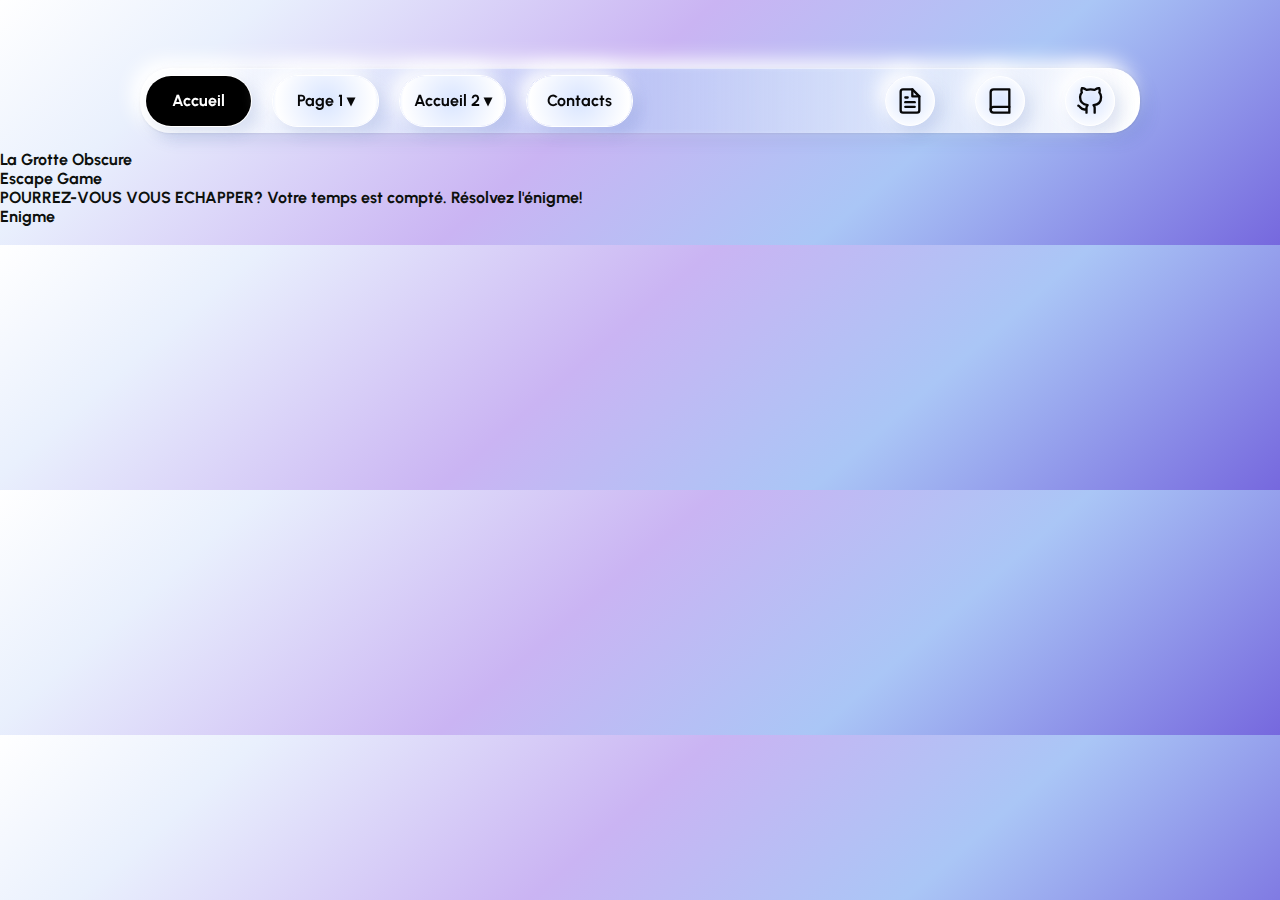
==== index.html @ f84ad7f0 "Nav Bar" ====
<!DOCTYPE html>
<html lang="fr" id="debut">
<head>
    <meta charset="UTF-8">
    <link href="assets/styles/styles.css" rel="stylesheet" type="text/css">
    <!--    <link rel="icon" href="assets/images/">-->
    <meta name="viewport" content="width=device-width, initial-scale=1">
    <title>Title</title>
</head>
<body>
<header>
    <div id="navigation-bar">
        <div class="navigation">
            <nav>
                <div><a class="selected" href="#title">Accueil</a></div>
                <div class="dropdown">
                    <a class="dropbtn" href="#">Page 1 ▾</a>
                    <div class="dropdown-content">
                        <div><a href="#">Sub-Page</a></div>
                        <div><a href="#">Sub-Page</a></div>
                        <div><a href="#">Sub-Page</a></div>
                    </div>
                </div>
                <div class="dropdown">
                    <a class="dropbtn" href="#">Accueil 2 ▾</a>
                    <div class="dropdown-content">
                        <div><a href="#">Sub-Page</a></div>
                        <div><a href="#">Sub-Page</a></div>
                        <div><a href="#">Sub-Page</a></div>
                    </div>
                </div>
                <div><a href="#">Contacts</a></div>
            </nav>
        </div>
        <div class="logo-bar media">
            <div><a class="" href=""><img class="logo" src="assets/images/file-text.svg" alt="logo"></a></div>
            <div><a class="" href=""><img class="logo" src="assets/images/book.svg" alt="logo"></a></div>
            <div><a class="" href=""><img class="logo" src="assets/images/github.svg" alt="logo"></a></div>
        </div>

        <div class="pageTitle"><a href="#">Accueil</a></div>
        <div class="hamburger-menu">
            <input id="menu__toggle" type="checkbox">
            <label class="menu__btn" for="menu__toggle">
                <span></span>
            </label>
            <ul class="menu__box">
                <li><a class="menu__item selectedH" href="#title">Accueil</a></li>
                <li><a class="menu__item" href="#header">Page 1</a></li>
                <li><a class="menu__item" href="#boxes-i">Page 2</a></li>
                <li><a class="menu__item" href="#boxes-t">Contacts</a></li>
            </ul>
        </div>
    </div>
</header>
<main>
    <section id="title" class="title">
        <article class="container">
            <div class="title-section">
                <div class="title-text-section">
                    <h1>La Grotte Obscure</h1>
                    <h2>Escape Game</h2>
                </div>
                <div class="title-button-section">
                    <p>POURREZ-VOUS VOUS ECHAPPER?
                        Votre temps est compté. Résolvez l'énigme!</p>
                    <a class="button-arrow" href="/assets/images/cat.png" download><span>Enigme</span> <img
                            class="arrow" src="assets/images/arrow-right.svg" alt=""></a>
                </div>
            </div>
            <div class="image-title-section">
                <img src="assets/images/Title-banner.png" alt="">
            </div>
        </article>
    </section>
</main>
</body>
</html>
---- assets/styles/styles.css ----
/*TODO !------------------STYLESHEET------------------!*/

@font-face {
    font-family: Urbanist;
    src: url('../fonts/Urbanist.ttf');
}

* {
    /*background-color: rgba(90, 140, 199, 0.15) !important;*/
    box-sizing: border-box;
    padding: 0;
    margin: 0;
    text-decoration: none;
    color: #0D100C;
    font-size: 1rem;
    font-family: "Urbanist", serif;
    font-weight: 700;
}

html {
    scroll-behavior: smooth;
    background: rgb(255, 255, 255);
    background: linear-gradient(139deg, rgba(255, 255, 255, 1) 0%, rgba(233, 240, 253, 1) 17%, rgba(202, 180, 243, 1) 46%, rgba(170, 198, 246, 1) 70%, rgba(118, 104, 222, 1) 100%);
    /*cursor: url('../images/cursor2.png'), auto;*/
}

/*TODO !------------------HEADER------------------!*/

header {
    position: relative;
    display: flex;
    flex-direction: row;
    justify-content: center;
    align-items: center;
    width: 100%;
    height: 100px;
    top: 0;
    left: 0;
    font-size: 1rem;
    line-height: 1;
    text-align: center;
    margin: 50px 0 0 0;
    flex: 0 0 auto;
    z-index: 1;
}

/*TODO !------------------NAVIGATION BAR------------------!*/

#navigation-bar {
    position: relative;
    z-index: 1;
    display: flex;
    justify-content: space-between;
    align-items: center;
    flex-direction: row;
    width: 100%;
    height: 65px;
    max-width: 1000px;
    padding: 0 5px;
    border-bottom-width: 0;
    border-color: rgba(255, 255, 255, 0.5);
    border-left-width: 0;
    border-right-width: 0;
    border-style: solid;
    border-top-width: 1px;
    backdrop-filter: blur(100px);
    border-radius: 30px;
    flex: 0 0 auto;
    will-change: transform;
    box-shadow: 7px 7px 15px rgba(55, 84, 170, .15),
    -7px -7px 20px rgba(255, 255, 255, 1),
    inset 0px 0px 4px rgba(255, 255, 255, .2),
    inset 7px 7px 15px rgba(55, 84, 170, 0),
    inset -7px -7px 20px rgba(255, 255, 255, 0),
    0px 0px 4px rgba(255, 255, 255, 0), 0 0 3px rgba(0, 0, 0, 0.2) !important;
    transition: box-shadow .25s ease !important;
    background: linear-gradient(90deg, rgba(255, 255, 255, 1) 0%, rgba(170, 198, 246, 0.5) 46%, rgba(255, 255, 255, 1) 100%);

}

.logo-bar {
    display: flex;
    justify-content: space-between;
    align-items: center;
    flex-direction: row;
    flex: 0 0 auto;
    gap: 40px;
    padding: 0 20px;
    height: 100%;

}

.logo-bar > div:hover .logo {
    filter: invert(0);
}

.logo-bar > div:hover {
    background-color: #ffffff;
    box-shadow: 3px 4px 6px 1px rgba(7, 15, 25, 0.15),
    -2px -2px 4px 2px rgba(255, 255, 255, 1) !important;
}

.logo-bar > div {
    display: flex;
    justify-content: space-between;
    align-items: center;
    flex-direction: row;
    height: 50px;
    width: 50px;
    border-radius: 50%;
    box-shadow: 7px 7px 15px rgba(55, 84, 170, .15),
    -7px -7px 20px rgba(255, 255, 255, 1),
    inset 0px 0px 4px rgba(255, 255, 255, .2),
    inset 7px 7px 15px rgba(55, 84, 170, 0),
    inset -7px -7px 20px rgba(255, 255, 255, 0),
    0px 0px 4px rgba(255, 255, 255, 0) !important;
    transition: box-shadow .25s ease !important;
    background: rgb(255, 255, 255);
    background: radial-gradient(circle, rgb(223, 233, 255) 13%, rgba(255, 255, 255, 1) 85%, rgb(223, 233, 255) 100%);
    border: 1px solid rgba(255, 255, 255, 1);

}

.logo-bar > div > a {
    display: flex;
    justify-content: center;
    align-items: center;
    flex-direction: row;
    height: 100%;
    width: 100%;
}

.logo-bar > div > a > img {
    object-position: center;
}

.navigation {
    display: flex;
    justify-content: center;
    align-items: center;
    flex-direction: row;
    height: 100%;
    width: auto;
    padding: 0;
    margin: 0;
    flex: 0 0 auto;
}

nav {
    display: flex;
    flex-direction: row;
    justify-content: left;
    align-items: center;
    height: 100%;
    width: 494px;
    gap: 20px;
    position: relative;
    z-index: 1;
}

nav > div {
    display: flex;
    justify-content: space-around;
    align-items: center;
    flex-direction: column;
    padding: 0 0;
    margin: 0 0;
    flex: 0 0 auto;
    border-radius: 30px;
    box-shadow: 7px 7px 15px rgba(55, 84, 170, .15),
    -7px -7px 20px rgba(255, 255, 255, 1),
    inset 0px 0px 4px rgba(255, 255, 255, .2),
    inset 7px 7px 15px rgba(55, 84, 170, 0),
    inset -7px -7px 20px rgba(255, 255, 255, 0),
    0 0 4px rgba(255, 255, 255, 0) !important;
    transition: box-shadow .25s ease !important;
    border: 1px solid rgba(255, 255, 255, 1);
}

nav > div:hover {
    box-shadow: 3px 4px 6px 1px rgba(7, 15, 25, 0.15),
    -2px -2px 4px 2px rgba(255, 255, 255, 1),
    inset -14px -14px 20px -10px rgba(0, 0, 0, 0.1),
    inset 14px 14px 20px -10px rgba(255, 255, 255, 0.5) !important;
}

nav > div > a {
    display: flex;
    justify-content: space-around;
    align-items: center;
    flex-direction: column;
    width: 105px;
    height: 50px;
    padding: 0;
    margin: 0;
    flex: 0 0 auto;
    background: rgb(55, 84, 170);
    background: radial-gradient(circle, rgb(223, 233, 255) 13%, rgba(255, 255, 255, 1) 85%, rgb(223, 233, 255) 100%);
    border-radius: 30px;
    color: #070708;
    transition: background-color, background, 0.25s ease-out 100ms;
}

nav > div > a:hover {
    text-decoration: underline #070708;
    background: radial-gradient(circle, rgb(255, 255, 255) 13%, rgb(255, 255, 255) 100%);
}

.selected {
    color: #ffffff !important;
    background: rgb(0, 0, 0);
}

.selected:hover {
    text-decoration: underline rgb(255, 255, 255) !important;
    background: #070708;
    box-shadow: 3px 4px 6px 1px rgba(7, 15, 25, 0.15),
    -2px -2px 4px 2px rgba(255, 255, 255, 1),
    inset -14px -14px 20px -10px rgba(0, 0, 0, 0.1),
    inset 14px 14px 20px -10px rgba(255, 255, 255, 0.5) !important;
}

.dropdown {
    position: relative;
    display: flex;
    flex-direction: column;
}

.dropdown-content {
    overflow: visible;
    margin: 210px 0 100px 0;
    opacity: 0;
    display: flex;
    flex-direction: column;
    justify-content: center;
    align-items: center;

    position: absolute;
    min-width: 105px;
    pointer-events: none;
    transition: margin, opacity, .5s .1s, opacity .15s .1s;
    z-index: -1;
}

.dropdown-content a {
    background: rgb(55, 84, 170);
    background: radial-gradient(circle, rgb(223, 233, 255) 13%, rgba(255, 255, 255, 1) 85%, rgb(223, 233, 255) 100%);
    margin-top: 15px;
    padding: 12px 10px;
    display: flex;
    border-radius: 30px;
    box-shadow: 7px 7px 10px rgba(55, 84, 170, .15),
    -5px -5px 10px rgba(255, 255, 255, 1),
    inset 0 0 4px rgba(255, 255, 255, .2),
    inset 7px 7px 5px rgba(55, 84, 170, 0),
    inset -3px -3px 10px rgba(255, 255, 255, 0),
    0 0 4px rgba(255, 255, 255, 0) !important;
    transition: box-shadow .25s ease !important;
    border: 1px solid rgba(255, 255, 255, 1);
}

.dropdown-content a:hover {
    background: rgb(255, 255, 255);
    text-decoration: underline #070708;
    box-shadow: 3px 4px 6px 1px rgba(7, 15, 25, 0.15),
    -2px -2px 4px 2px rgba(255, 255, 255, 1) !important;
}

.dropdown:hover .dropdown-content {
    display: flex;
    pointer-events: auto;
    margin: 220px 0 0 0;
    opacity: 1;
}

.dropdown:hover .dropbtn {
    background: rgb(255, 255, 255);
    text-decoration: underline #070708;

}

/*TODO !------------------BURGER MENU------------------!*/

#menu__toggle {
    opacity: 0;
}

#menu__toggle:checked + .menu__btn > span {
    transform: rotate(45deg);
}

#menu__toggle:checked + .menu__btn > span::before {
    top: 0;
    transform: rotate(0deg);
}

#menu__toggle:checked + .menu__btn > span::after {
    top: 0;
    transform: rotate(90deg);
}

#menu__toggle:checked ~ .menu__box {
    top: -100% !important;
    opacity: 1;
}

#menu__toggle:checked ~ .menu__box > .menu__item {
    opacity: 1;
    transform: translateX(0);
    transition: opacity .5s ease, transform .5s ease;
}

.menu__btn {
    position: fixed;
    top: 30px;
    right: 30px;
    width: 30px;
    height: 30px;
    z-index: 1;
}

.menu__btn > span, .menu__btn > span::before, .menu__btn > span::after {
    display: flex;
    flex-direction: column;
    position: absolute;
    width: 100%;
    height: 4px;
    background: rgb(200, 196, 237);
    box-shadow: 7px 7px 10px rgba(55, 84, 170, .15),
    -5px -5px 10px rgba(255, 255, 255, 1),
    inset 0 0 4px rgba(255, 255, 255, .2),
    inset 7px 7px 5px rgba(55, 84, 170, 0),
    inset -3px -3px 10px rgba(255, 255, 255, 0),
    0 0 4px rgba(255, 255, 255, 0) !important;
    transition-duration: .25s;
    border-radius: 5px;
}

.menu__btn > span::before {
    content: '';
    top: -8px;
}

.menu__btn > span::after {
    content: '';
    top: 8px;
}

.menu__box {
    display: flex;
    flex-direction: column;
    position: fixed;
    /*top: 0;*/
    top: -600%;
    right: 0;
    width: 100%;
    height: auto;
    margin: 60px 0;
    padding: 80px 0;
    list-style: none;
    opacity: 0;
    transition-duration: .25s;
    background: rgb(255, 255, 255);
    box-shadow: 7px 7px 10px rgba(55, 84, 170, .15),
    -5px -5px 10px rgba(255, 255, 255, 1),
    inset 0 0 4px rgba(255, 255, 255, .2),
    inset 7px 7px 5px rgba(55, 84, 170, 0),
    inset -3px -3px 10px rgba(255, 255, 255, 0),
    0 0 4px rgba(255, 255, 255, 0) !important;
    transition: top .5s ease, opacity .5s ease;
    border-radius: 0 0 30px 30px;
    border: 2px solid #f8fbff;

}

.menu__item {
    display: flex;
    flex-direction: column;
    padding: 12px 24px;
    transition-duration: .25s;
}

.pageTitle {
    display: flex;
    flex-direction: column;
    justify-content: center;
    align-items: center;

    margin: 0 0 0 30px;
}

.pageTitle a {
    font-size: 1.5rem;
    font-weight: 700;
    color: #070708;
    text-shadow: 0 0 5px rgb(255, 255, 255);
    margin: 0 0 0 0;
}

.selectedH {
    text-decoration: underline #070708;
}

/*TODO !------------------MEDIA QUERIES------------------!*/

@media (max-width: 768px) {
    header {
        margin: 0;
        height: 65px;
        /*backdrop-filter: blur(0);*/
    }

    .pageTitle {
        display: flex;
    }

    #navigation-bar {
        margin: 0;
        padding: 0;
        height: 65px;
        border-radius: 0;
    }

    .navigation, .logo-bar.media {
        display: none;
    }

    .hamburger-menu {
        display: flex;
        flex-direction: column;
    }
}

@media screen and (min-width: 768px) {
    .hamburger-menu {
        display: none;
    }

    .pageTitle {
        display: none;
    }
}
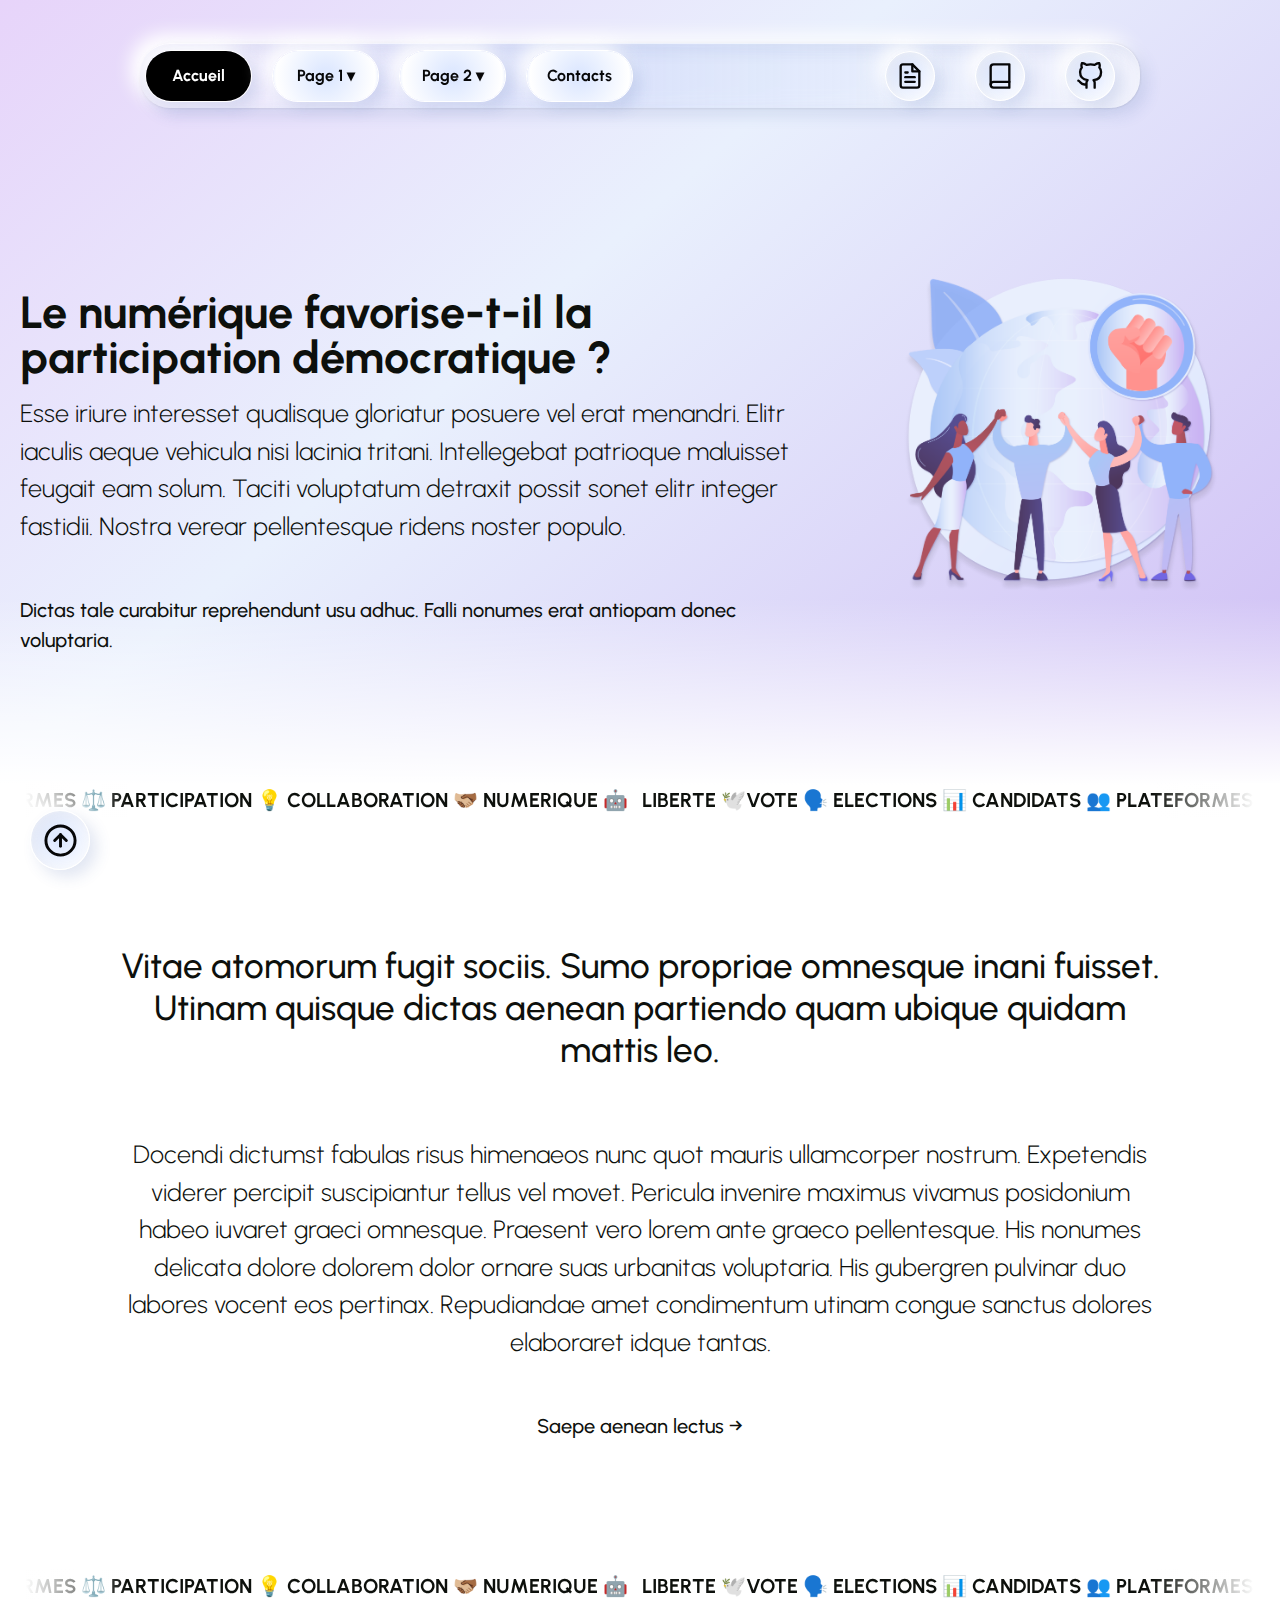
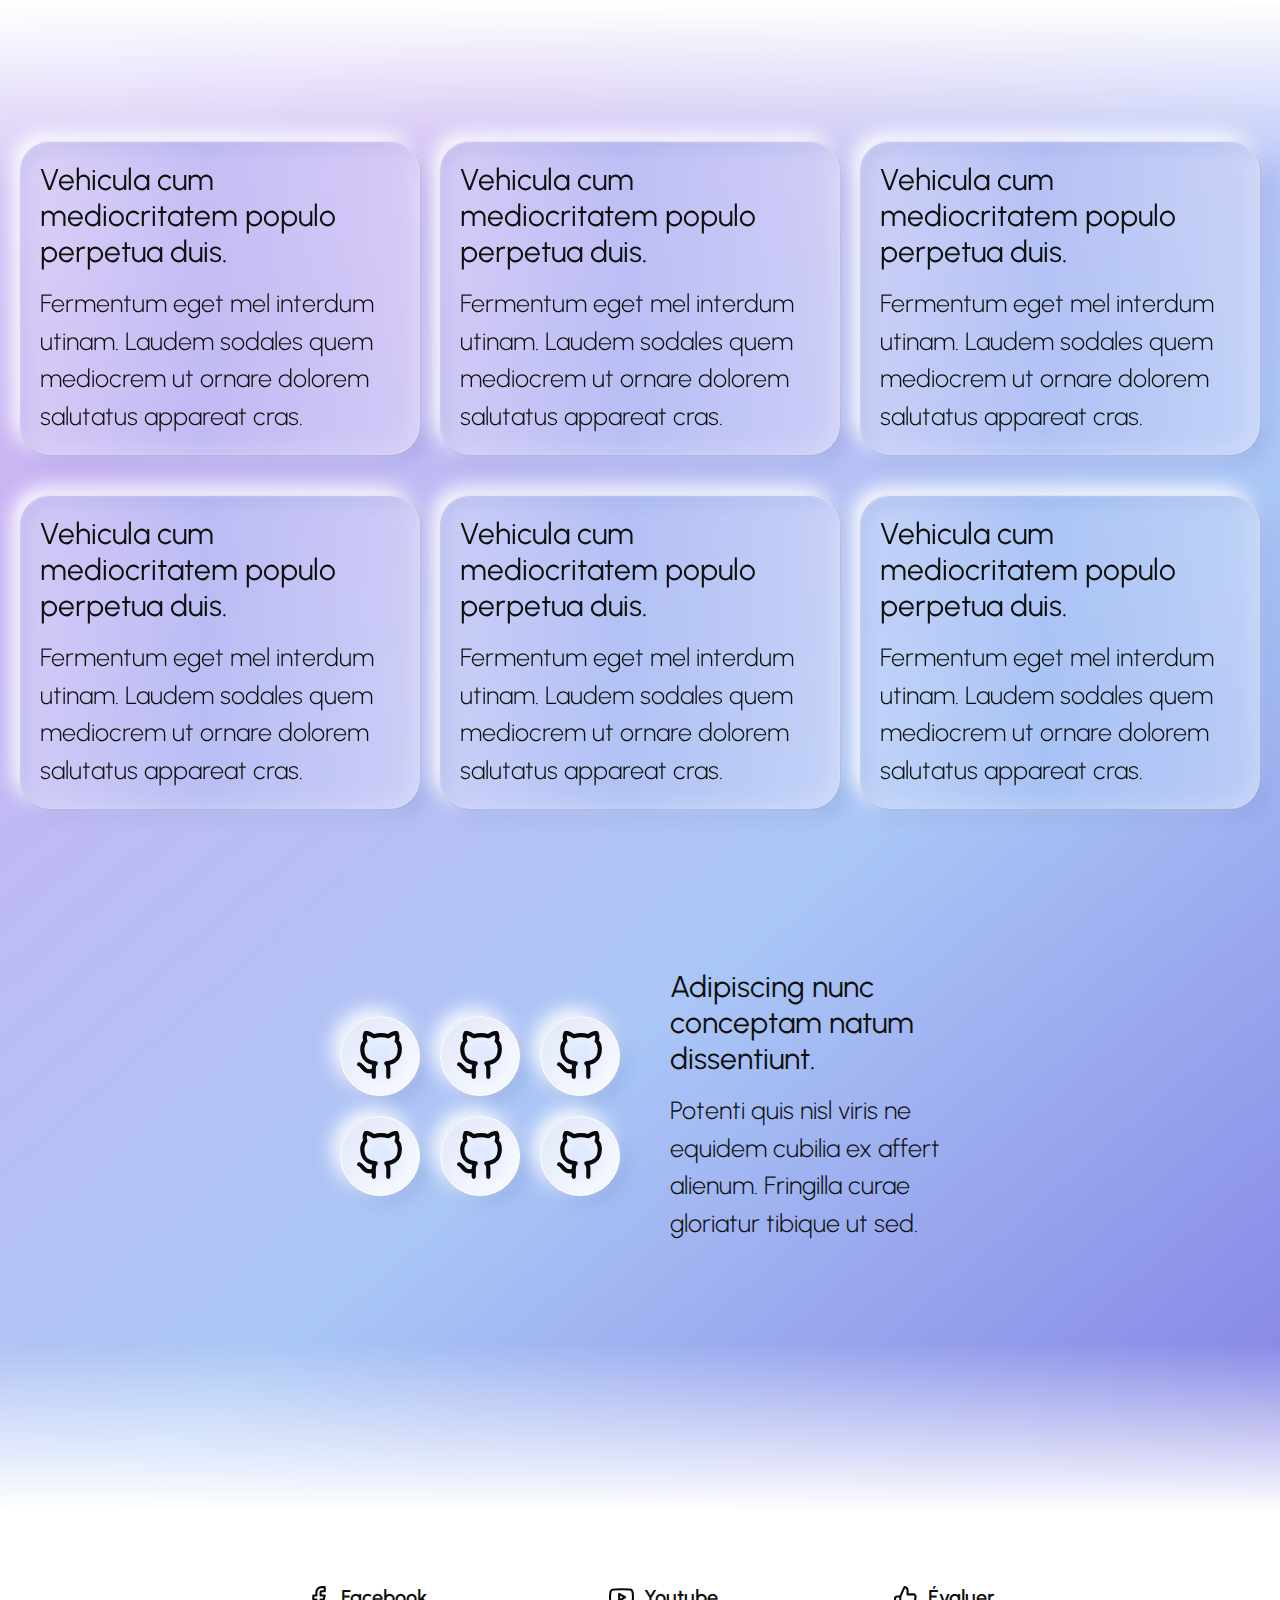
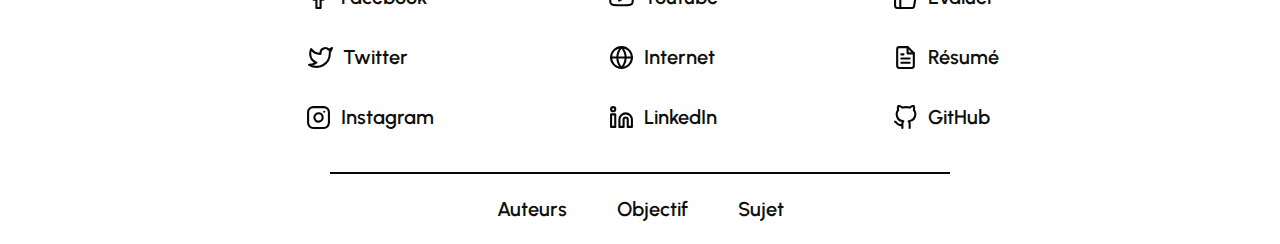
==== commit 263cba4e: "Template to use" ====
--- a/index.html
+++ b/index.html
@@ -2,19 +2,20 @@
 <html lang="fr" id="debut">
 <head>
     <meta charset="UTF-8">
-    <link href="assets/styles/styles.css" rel="stylesheet" type="text/css">
-    <!--    <link rel="icon" href="assets/images/">-->
+    <link href=/assets/styles/styles.css rel="stylesheet" type="text/css">
+    <link href="/assets/styles/index.css" rel="stylesheet" type="text/css">
+        <link rel="icon" href="/assets/images/book.svg">
     <meta name="viewport" content="width=device-width, initial-scale=1">
-    <title>Title</title>
+    <title>Accueil</title>
 </head>
 <body>
 <header>
     <div id="navigation-bar">
         <div class="navigation">
             <nav>
-                <div><a class="selected" href="#title">Accueil</a></div>
+                <div><a class="selected" href="index.html">Accueil</a></div>
                 <div class="dropdown">
-                    <a class="dropbtn" href="#">Page 1 ▾</a>
+                    <a class="dropbtn" href="page-1.html">Page 1 ▾</a>
                     <div class="dropdown-content">
                         <div><a href="#">Sub-Page</a></div>
                         <div><a href="#">Sub-Page</a></div>
@@ -22,57 +23,192 @@
                     </div>
                 </div>
                 <div class="dropdown">
-                    <a class="dropbtn" href="#">Accueil 2 ▾</a>
+                    <a class="dropbtn" href="page-2.html">Page 2 ▾</a>
                     <div class="dropdown-content">
                         <div><a href="#">Sub-Page</a></div>
                         <div><a href="#">Sub-Page</a></div>
                         <div><a href="#">Sub-Page</a></div>
                     </div>
                 </div>
-                <div><a href="#">Contacts</a></div>
+                <div><a href="contacts.html">Contacts</a></div>
             </nav>
         </div>
         <div class="logo-bar media">
-            <div><a class="" href=""><img class="logo" src="assets/images/file-text.svg" alt="logo"></a></div>
-            <div><a class="" href=""><img class="logo" src="assets/images/book.svg" alt="logo"></a></div>
-            <div><a class="" href=""><img class="logo" src="assets/images/github.svg" alt="logo"></a></div>
-        </div>
-
-        <div class="pageTitle"><a href="#">Accueil</a></div>
+            <div><a href="https://docs.google.com/document/d/1MMN_pLDL4u71cL7e0s4zrEpnY0S7zIq-OVhGMHRMP2M/edit?usp=sharing"><img class="logo" src="/assets/images/file-text.svg" alt="logo"></a></div>
+            <div><a href="https://www.larousse.fr/dictionnaires/francais/d%C3%A9mocratie/23429"><img class="logo" src="/assets/images/book.svg" alt="logo"></a></div>
+            <div><a href="https://github.com/Daniil-Hirchyts/SAE-1.6"><img class="logo" src="/assets/images/github.svg" alt="logo"></a></div>
+        </div>
+
+        <div class="pageTitle"><a href="index.html">Accueil</a></div>
         <div class="hamburger-menu">
             <input id="menu__toggle" type="checkbox">
             <label class="menu__btn" for="menu__toggle">
                 <span></span>
             </label>
             <ul class="menu__box">
-                <li><a class="menu__item selectedH" href="#title">Accueil</a></li>
-                <li><a class="menu__item" href="#header">Page 1</a></li>
-                <li><a class="menu__item" href="#boxes-i">Page 2</a></li>
-                <li><a class="menu__item" href="#boxes-t">Contacts</a></li>
+                <li><a class="menu__item selectedH" href="index.html">Accueil</a></li>
+                <li><a class="menu__item" href="page-1.html">Page 1</a></li>
+                <li><a class="menu__item" href="page-2.html">Page 2</a></li>
+                <li><a class="menu__item" href="contacts.html">Contacts</a></li>
             </ul>
         </div>
     </div>
 </header>
 <main>
-    <section id="title" class="title">
-        <article class="container">
-            <div class="title-section">
-                <div class="title-text-section">
-                    <h1>La Grotte Obscure</h1>
-                    <h2>Escape Game</h2>
-                </div>
-                <div class="title-button-section">
-                    <p>POURREZ-VOUS VOUS ECHAPPER?
-                        Votre temps est compté. Résolvez l'énigme!</p>
-                    <a class="button-arrow" href="/assets/images/cat.png" download><span>Enigme</span> <img
-                            class="arrow" src="assets/images/arrow-right.svg" alt=""></a>
-                </div>
-            </div>
-            <div class="image-title-section">
-                <img src="assets/images/Title-banner.png" alt="">
+    <section id="header" class="header">
+        <article class="container">
+            <div class="text-section">
+                <h1>Le numérique favorise-t-il la participation démocratique ?</h1>
+                <p>Esse iriure interesset qualisque gloriatur posuere vel erat menandri. Elitr iaculis aeque vehicula nisi lacinia tritani. Intellegebat patrioque maluisset feugait eam solum. Taciti voluptatum detraxit possit sonet elitr integer fastidii. Nostra verear pellentesque ridens noster populo.</p>
+                <p class="p2">Dictas tale curabitur reprehendunt usu adhuc. Falli nonumes erat antiopam donec voluptaria.</p>
+
+            </div>
+            <div class="image-section">
+                <img src="assets/images/Dem-tit.png" alt="">
+            </div>
+        </article>
+    </section>
+    <section class="running">
+<!--        <span class="sep"></span>-->
+        <div class="grad"></div>
+
+
+        <div class="container-line">
+
+            <div class="scrolling">
+                LIBERTE 🕊️VOTE 🗣️ ELECTIONS 📊 CANDIDATS 👥 PLATEFORMES ⚖️ PARTICIPATION 💡 COLLABORATION 🫱🏼‍🫲🏾 NUMERIQUE 🤖
+            </div>
+            <div class="scrolling">
+                LIBERTE 🕊️VOTE 🗣️ ELECTIONS 📊 CANDIDATS 👥 PLATEFORMES ⚖️ PARTICIPATION 💡 COLLABORATION 🫱🏼‍🫲🏾 NUMERIQUE 🤖
+            </div>
+            <div class="scrolling">
+                LIBERTE 🕊️VOTE 🗣️ ELECTIONS 📊 CANDIDATS 👥 PLATEFORMES ⚖️ PARTICIPATION 💡 COLLABORATION 🫱🏼‍🫲🏾 NUMERIQUE 🤖
+            </div>
+            <div class="scrolling">
+                LIBERTE 🕊️VOTE 🗣️ ELECTIONS 📊 CANDIDATS 👥 PLATEFORMES ⚖️ PARTICIPATION 💡 COLLABORATION 🫱🏼‍🫲🏾 NUMERIQUE 🤖
+            </div>
+            <!-- … -->
+        </div>
+<!--        <span class="sep"></span>-->
+    </section>
+    <section id="boxes-t" class="boxes">
+        <article class="container">
+            <div class="text-section">
+                <h2>Vitae atomorum fugit sociis. Sumo propriae omnesque inani fuisset. Utinam quisque dictas aenean partiendo quam ubique quidam mattis leo.</h2>
+                <p>Docendi dictumst fabulas risus himenaeos nunc quot mauris ullamcorper nostrum. Expetendis viderer percipit suscipiantur tellus vel movet. Pericula invenire maximus vivamus posidonium habeo iuvaret graeci omnesque. Praesent vero lorem ante graeco pellentesque. His nonumes delicata dolore dolorem dolor ornare suas urbanitas voluptaria. His gubergren pulvinar duo labores vocent eos pertinax. Repudiandae amet condimentum utinam congue sanctus dolores elaboraret idque tantas.</p>
+                <p class="link">Saepe aenean lectus →</p>
+            </div>
+        </article>
+    </section>
+    <section class="running">
+        <!--        <span class="sep"></span>-->
+        <div class="grad"></div>
+
+        <div class="container-line">
+
+            <div class="scrolling-i">
+                        LIBERTE 🕊️VOTE 🗣️ ELECTIONS 📊 CANDIDATS 👥 PLATEFORMES ⚖️ PARTICIPATION 💡 COLLABORATION 🫱🏼‍🫲🏾 NUMERIQUE 🤖
+                    </div>
+                    <div class="scrolling-i">
+                        LIBERTE 🕊️VOTE 🗣️ ELECTIONS 📊 CANDIDATS 👥 PLATEFORMES ⚖️ PARTICIPATION 💡 COLLABORATION 🫱🏼‍🫲🏾 NUMERIQUE 🤖
+                    </div>
+                    <div class="scrolling-i">
+                        LIBERTE 🕊️VOTE 🗣️ ELECTIONS 📊 CANDIDATS 👥 PLATEFORMES ⚖️ PARTICIPATION 💡 COLLABORATION 🫱🏼‍🫲🏾 NUMERIQUE 🤖
+                    </div>
+                    <div class="scrolling-i">
+                        LIBERTE 🕊️VOTE 🗣️ ELECTIONS 📊 CANDIDATS 👥 PLATEFORMES ⚖️ PARTICIPATION 💡 COLLABORATION 🫱🏼‍🫲🏾 NUMERIQUE 🤖
+                    </div>
+
+                    <!-- … -->
+                </div>
+        <!--        <span class="sep"></span>-->
+    </section>
+    <section id="boxes-t2" class="boxes">
+        <article class="container">
+            <div class="boxes-section">
+                <div class="box">
+                    <h3>Vehicula cum mediocritatem populo perpetua duis.</h3>
+                    <p>Fermentum eget mel interdum utinam. Laudem sodales quem mediocrem ut ornare dolorem salutatus appareat cras.</p>
+                </div>
+                <div class="box">
+                    <h3>Vehicula cum mediocritatem populo perpetua duis.</h3>
+                    <p>Fermentum eget mel interdum utinam. Laudem sodales quem mediocrem ut ornare dolorem salutatus appareat cras.</p>
+                </div>
+                <div class="box">
+                    <h3>Vehicula cum mediocritatem populo perpetua duis.</h3>
+                    <p>Fermentum eget mel interdum utinam. Laudem sodales quem mediocrem ut ornare dolorem salutatus appareat cras.</p>
+                </div>
+            </div>
+            <div class="boxes-section">
+                <div class="box">
+                    <h3>Vehicula cum mediocritatem populo perpetua duis.</h3>
+                    <p>Fermentum eget mel interdum utinam. Laudem sodales quem mediocrem ut ornare dolorem salutatus appareat cras.</p>
+                </div>
+                <div class="box">
+                    <h3>Vehicula cum mediocritatem populo perpetua duis.</h3>
+                    <p>Fermentum eget mel interdum utinam. Laudem sodales quem mediocrem ut ornare dolorem salutatus appareat cras.</p>
+                </div>
+                <div class="box">
+                    <h3>Vehicula cum mediocritatem populo perpetua duis.</h3>
+                    <p>Fermentum eget mel interdum utinam. Laudem sodales quem mediocrem ut ornare dolorem salutatus appareat cras.</p>
+                </div>
+            </div>
+        </article>
+    </section>
+    <section class="res">
+        <article class="container">
+            <div class="logos">
+                <div class="g">
+                    <div><img src="/assets/images/github.svg" alt="1"></div>
+                    <div><img src="/assets/images/github.svg" alt="1"></div>
+                    <div><img src="/assets/images/github.svg" alt="1"></div>
+                </div>
+                <div class="d">
+                    <div><img src="/assets/images/github.svg" alt="1"></div>
+                    <div><img src="/assets/images/github.svg" alt="1"></div>
+                    <div><img src="/assets/images/github.svg" alt="1"></div>
+                </div>
+
+            </div>
+            <div class="text">
+                <h3>Adipiscing nunc conceptam natum dissentiunt.</h3>
+                <p>Potenti quis nisl viris ne equidem cubilia ex affert alienum. Fringilla curae gloriatur tibique ut sed.</p>
             </div>
         </article>
     </section>
 </main>
+<footer>
+    <section id="footer" class="footer">
+        <div class="container">
+            <a id="back-to-top" href="#debut"> <img src="/assets/images/arrow.svg" alt="logo"> </a>
+            <div class="top-footer-section">
+                <div class="link-section">
+                    <div class="link-box">
+                        <a href="#debut"><img src="/assets/images/facebook.svg" alt="logo">Facebook</a>
+                        <a href="#debut"><img src="/assets/images/twitter.svg" alt="logo">Twitter</a>
+                        <a href="#debut"><img src="/assets/images/instagram.svg" alt="logo">Instagram</a>
+                    </div>
+                    <div class="link-box">
+                        <a href="#debut"><img src="/assets/images/youtube.svg" alt="logo">Youtube</a>
+                        <a href="#debut"><img src="/assets/images/globe.svg" alt="logo">Internet</a>
+                        <a href="#debut"><img src="/assets/images/linkedin.svg" alt="logo">LinkedIn</a>
+                    </div>
+                    <div class="link-box">
+                        <a href="#debut"><img src="/assets/images/thumbs-up.svg" alt="logo">Évaluer</a>
+                        <a href="https://docs.google.com/document/d/1MMN_pLDL4u71cL7e0s4zrEpnY0S7zIq-OVhGMHRMP2M/edit?usp=sharing"><img src="/assets/images/file-text.svg" alt="logo">Résumé</a>
+                        <a href="https://github.com/Daniil-Hirchyts/SAE-1.6"><img src="/assets/images/github.svg" alt="logo">GitHub</a>
+                    </div>
+                </div>
+            </div>
+            <div class="bottom-footer-section">
+                <div class="link-section">
+                    <a href="https://github.com/Daniil-Hirchyts/SAE-1.6">Auteurs</a>
+                    <a href="https://romainlebreton.github.io/R1.02-DeveloppementInterfacesWeb/SAE_106.html">Objectif</a>
+                    <a href="https://docs.google.com/document/d/1MMN_pLDL4u71cL7e0s4zrEpnY0S7zIq-OVhGMHRMP2M/edit?usp=sharing">Sujet</a>
+                </div>
+            </div>
+        </div>
+    </section>
+</footer>
 </body>
 </html>--- a/assets/styles/index.css
+++ b/assets/styles/index.css
@@ -0,0 +1,342 @@
+/*TODO !------------------SECTION HEADER------------------!*/
+
+.header {
+    background: rgb(255, 255, 255);
+    background: linear-gradient(180deg, rgba(202, 180, 243, 0) 70%, rgba(255, 255, 255, 1) 100%);
+}
+
+.header .container {
+    display: flex;
+    flex-direction: row;
+    justify-content: center;
+    align-items: flex-start;
+    gap: 40px;
+}
+
+.text-section {
+    display: flex;
+    flex-direction: column;
+    justify-content: center;
+    align-items: center;
+    height: 100%;
+    margin: 0 auto;
+}
+
+.image-section {
+    display: flex;
+    justify-content: center;
+    align-items: center;
+    height: auto;
+    width: 100%;
+    margin: 0 auto;
+    max-width: 500px;
+}
+
+.image-section img {
+    width: 100%;
+    height: auto;
+    max-width: 500px;
+    min-width: 400px;
+    object-fit: cover;
+    margin: 0 auto;
+    padding: 0;
+    border-radius: 16px;
+}
+
+.p2 {
+    font-weight: 500;
+    font-size: 20px;
+    margin: 50px 0 0 0;
+}
+
+.header, .boxes {
+    padding-top: 50px;
+    padding-bottom: 110px;
+    margin-bottom: 0;
+}
+
+.container-line {
+    overflow: hidden;
+    white-space: nowrap;
+}
+
+.scrolling, .scrolling-i {
+    will-change: transform;
+    font-size: 20px;
+    display: inline-flex;
+    padding-right: 10px;
+    /*color : #ffffff;*/
+}
+
+.grad {
+    height: 35px;
+    width: 100%;
+    z-index: 1;
+    position: absolute;
+    display: flex;
+    justify-content: center;
+    align-items: center;
+
+    background: rgb(255, 255, 255);
+    background: linear-gradient(90deg, rgba(255, 255, 255, 1) 2%, rgba(202, 180, 243, 0) 10%, rgba(255, 255, 255, 0) 90%, rgba(255, 255, 255, 1) 98%);
+}
+
+.scrolling {
+    animation: marquee 60s linear infinite;
+}
+
+@keyframes marquee {
+    from {
+        transform: translateX(0);
+    }
+    to {
+        transform: translateX(-100%);
+    }
+}
+
+.scrolling-i {
+    animation: marquee-i 60s linear infinite;
+}
+
+@keyframes marquee-i {
+    from {
+        transform: translateX(0);
+    }
+    to {
+        transform: translateX(100%);
+    }
+}
+
+.sep {
+    background-color: rgb(255, 255, 255);
+    flex: 0 0 auto;
+    overflow: hidden;
+    height: 5px;
+    width: 100%;
+    will-change: transform;
+    box-shadow: 7px 7px 10px rgba(55, 84, 170, .15),
+    -5px -5px 5px rgba(255, 255, 255, 1),
+    inset 0 0 4px rgba(255, 255, 255, .2),
+    inset 7px 7px 1px rgba(55, 84, 170, 0.1),
+    inset -3px -3px 2px rgba(255, 255, 255, 0.1),
+    0 0 4px rgba(255, 255, 255, 0) !important;
+}
+
+.running {
+    display: flex;
+    flex-direction: column;
+    justify-content: center;
+    align-items: center;
+    background: #ffffff;
+    overflow: hidden;
+}
+
+/*TODO !------------------SECTION BOXES------------------!*/
+
+.boxes {
+    background: #FFF;
+}
+
+.boxes .container {
+    display: flex;
+    flex-direction: column;
+    gap: 40px;
+    justify-content: center;
+    align-items: center;
+    /*width: 100%;*/
+
+}
+
+.boxes .text-section {
+    display: flex;
+    flex-direction: column;
+    justify-content: center;
+    align-items: center;
+    height: 100%;
+    width: 85%;
+    margin: 0;
+}
+
+.boxes .text-section:nth-child(1) {
+    align-items: center;
+    text-align: center;
+}
+
+.boxes .text-section p {
+    align-items: center;
+    text-align: center;
+    font-size: 25px;
+    margin: 50px 0 0 0;
+}
+
+.link {
+    font-weight: 500;
+    font-size: 20px !important;
+}
+
+.boxes-section {
+    display: flex;
+    flex-direction: row;
+    gap: 20px;
+    align-items: stretch;
+}
+
+.box {
+    display: flex;
+    flex-direction: column;
+    text-align: center;
+    width: 33%;
+}
+
+#boxes-t2 {
+    padding: 120px 0 !important;
+    background: rgb(255, 255, 255);
+    background: linear-gradient(180deg, rgba(255, 255, 255, 1) 0%, rgba(202, 180, 243, 0) 20%);
+}
+
+.box {
+    padding: 20px;
+    border-bottom-width: 0;
+    border-color: rgba(255, 255, 255, 0.5);
+    border-left-width: 0;
+    border-right-width: 0;
+    border-style: solid;
+    border-top-width: 1px;
+    backdrop-filter: blur(100px);
+    border-radius: 30px;
+    box-shadow: 7px 7px 15px rgba(55, 84, 170, .15),
+    -7px -7px 20px rgba(255, 255, 255, 1),
+    inset 0 0 4px rgba(255, 255, 255, .2),
+    inset 7px 7px 15px rgba(55, 84, 170, 0.1),
+    inset -7px -7px 20px rgba(255, 255, 255, 0.2),
+    0 0 4px rgba(255, 255, 255, 0.1), 0 0 3px rgba(0, 0, 0, 0.2) !important;
+    transition: box-shadow .25s ease !important;
+    background: linear-gradient(90deg, rgba(255, 255, 255, 0.25) 0%, rgba(170, 198, 246, 0.25) 46%, rgba(255, 255, 255, 0.25) 100%);
+}
+
+.res {
+    display: flex;
+    flex-direction: column;
+    justify-content: center;
+    align-items: center;
+    height: 100%;
+    width: 100%;
+    padding: 0 0 250px 0;
+    background: rgb(255, 255, 255);
+    background: linear-gradient(180deg, rgba(255, 255, 255, 0) 70%, rgba(255, 255, 255, 1) 100%);
+}
+
+.logos {
+    display: flex;
+    flex-direction: column;
+    justify-content: center;
+    align-items: center;
+    gap: 20px;
+}
+
+.logos img {
+    width: 50px;
+    height: 50px;
+    object-position: center;
+}
+
+.logos > div > div {
+    display: flex;
+    flex-direction: row;
+    justify-content: center;
+    align-items: center;
+    height: 80px;
+    width: 80px;
+    border-radius: 50%;
+    box-shadow: 7px 7px 15px rgba(55, 84, 170, .15),
+    -7px -7px 20px rgba(255, 255, 255, 1),
+    inset 0 0 4px rgba(255, 255, 255, .2),
+    inset 7px 7px 15px rgba(55, 84, 170, 0.1),
+    inset -7px -7px 20px rgba(255, 255, 255, 0.1),
+    0 0 4px rgba(255, 255, 255, 0.1) !important;
+    transition: box-shadow .25s ease !important;
+    background: rgb(255, 255, 255);
+    background: radial-gradient(circle, rgb(223, 233, 255) 13%, rgba(255, 255, 255, 1) 85%, rgb(223, 233, 255) 100%);
+    border: 1px solid rgba(255, 255, 255, 1);
+}
+
+.logos > div {
+    display: flex;
+    justify-content: center;
+    align-items: center;
+    flex-direction: row;
+    height: 100%;
+    width: 100%;
+    gap: 20px;
+}
+
+.res .container {
+    gap: 50px;
+    width: 50%;
+}
+
+/*TODO !------------------MEDIA QUERIES------------------!*/
+
+@media (max-width: 768px) {
+
+    .header {
+        padding-top: 0;
+    }
+
+    .image-section img {
+        max-width: 300px;
+        min-width: 100px;
+    }
+
+    .boxes-section {
+        width: 90% !important;
+    }
+
+
+}
+
+@media (max-width: 1000px) {
+    .header .container {
+        flex-direction: column;
+    }
+
+    h1 {
+        text-align: center;
+        padding: 20px 0 0 0;
+
+    }
+
+    .header p {
+        text-align: center;
+    }
+
+    .boxes-section {
+        flex-direction: column;
+        width: 70%;
+    }
+
+    .box {
+        display: flex;
+        flex-direction: column;
+        text-align: center;
+        width: 100%;
+    }
+
+    .res .container {
+        width: 80%;
+        flex-direction: column;
+    }
+
+    .res p, .res h3 {
+        text-align: center;
+    }
+
+    .box p, .box h3 {
+        text-align: center;
+    }
+
+}
+
+@media screen and (min-width: 768px) {
+
+}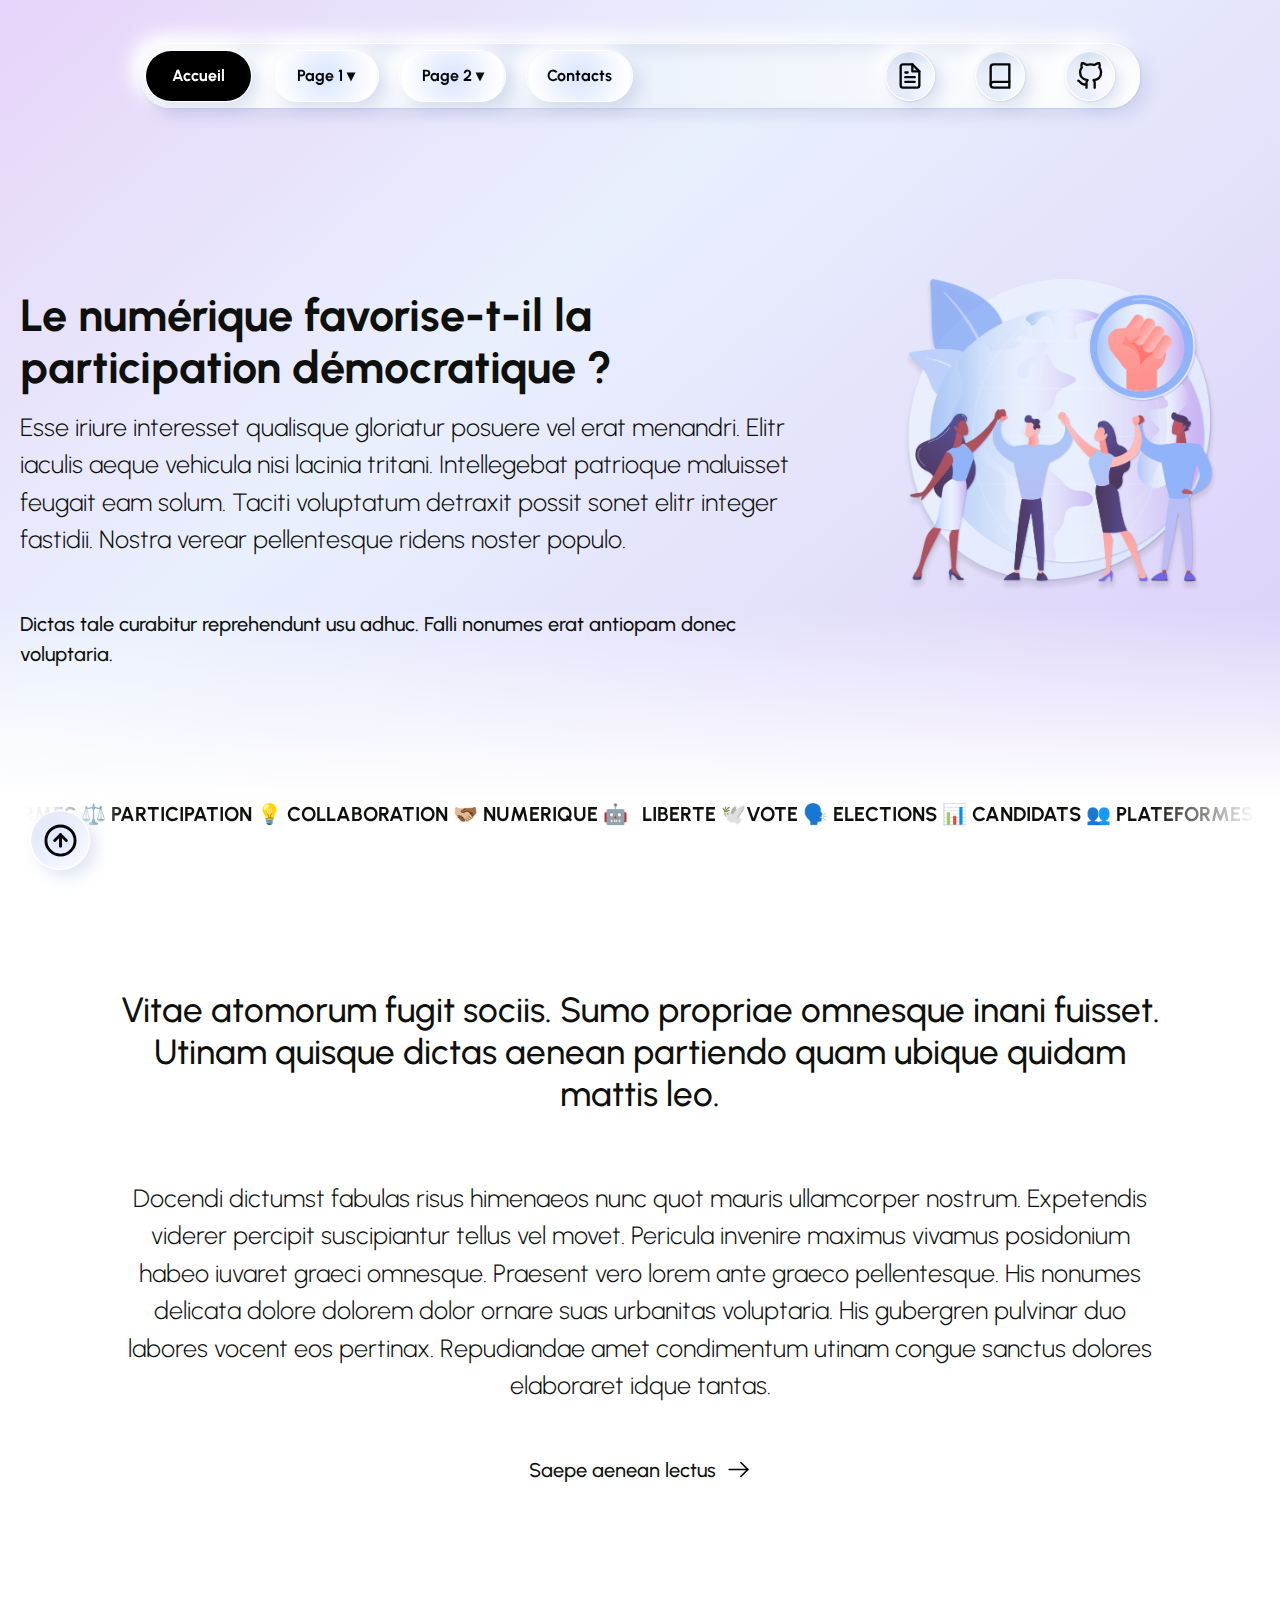
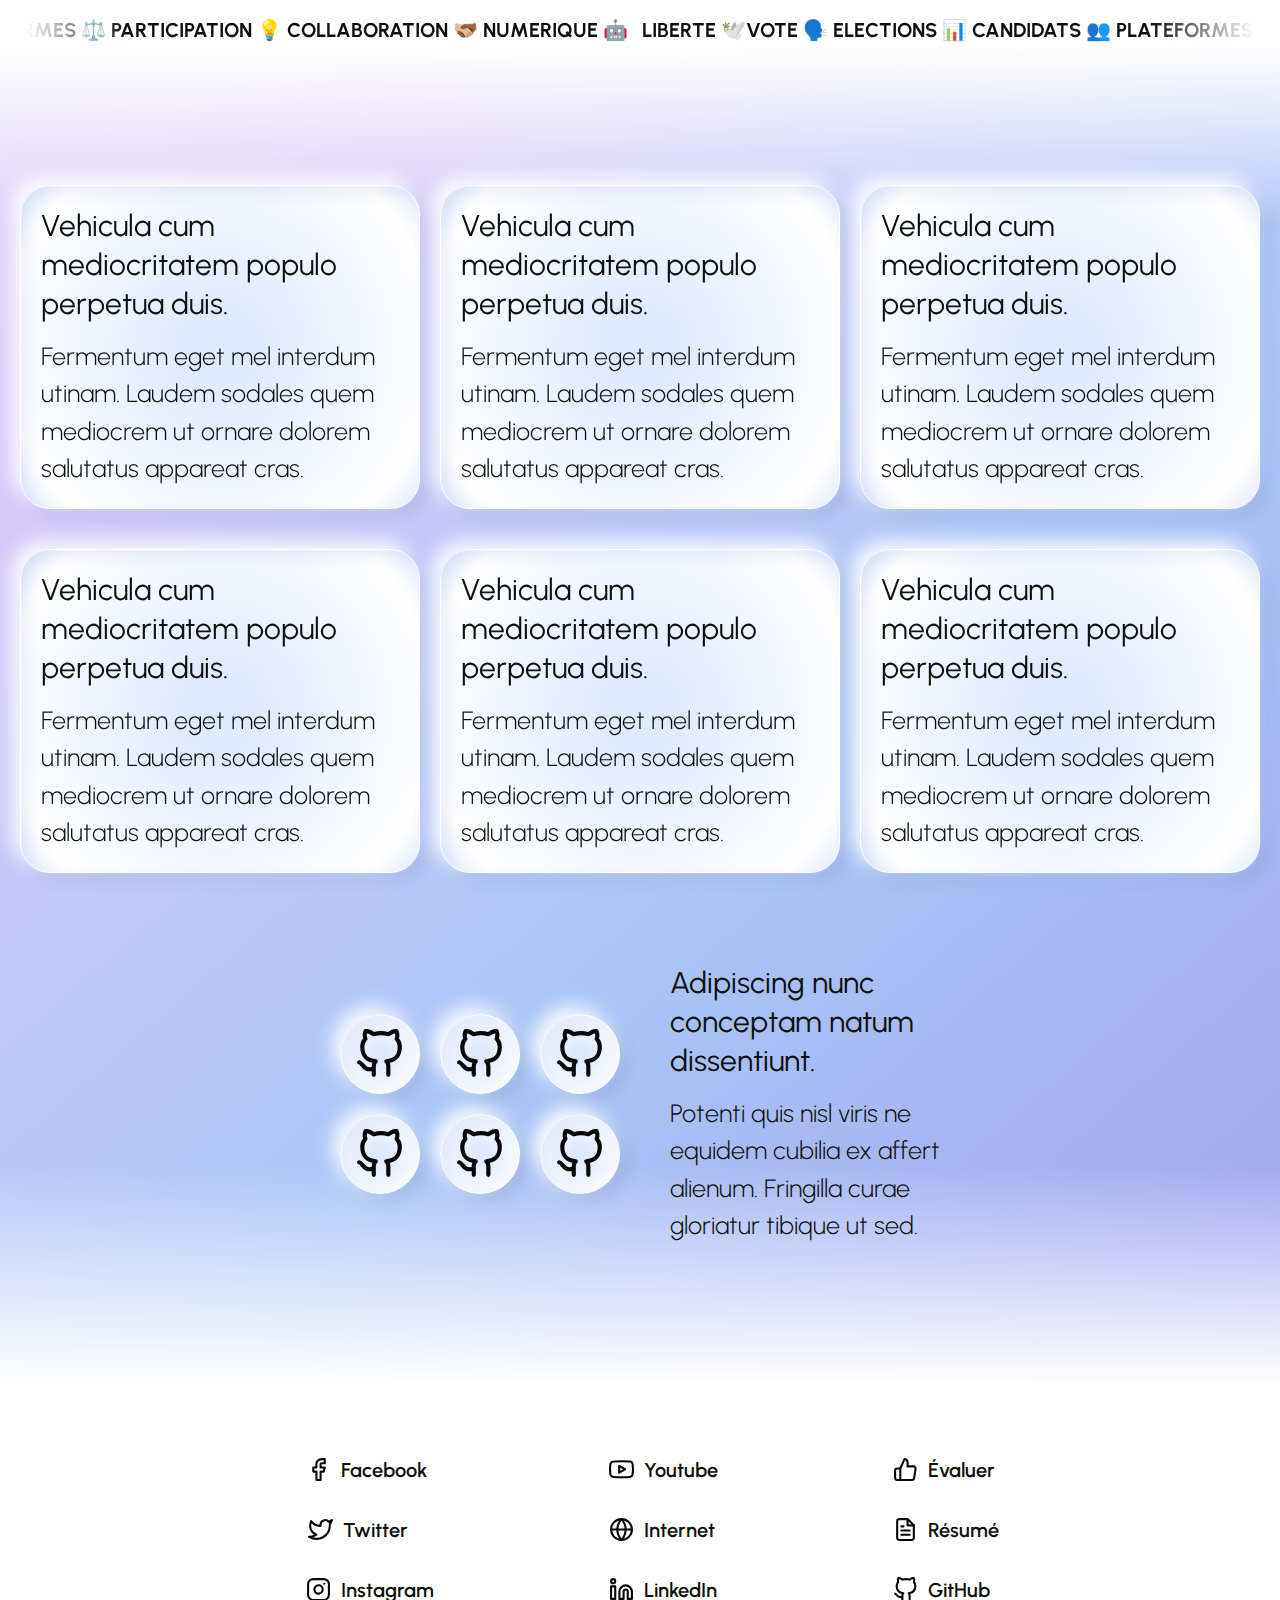
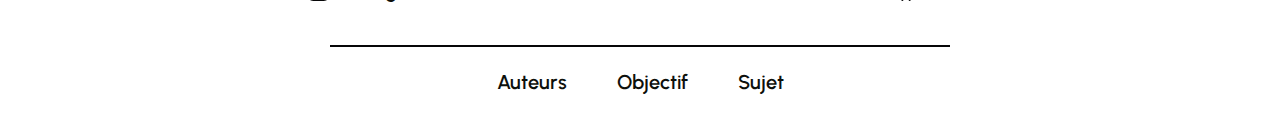
==== commit b9571d5b: "Accueil" ====
--- a/index.html
+++ b/index.html
@@ -2,9 +2,9 @@
 <html lang="fr" id="debut">
 <head>
     <meta charset="UTF-8">
-    <link href=/assets/styles/styles.css rel="stylesheet" type="text/css">
-    <link href="/assets/styles/index.css" rel="stylesheet" type="text/css">
-        <link rel="icon" href="/assets/images/book.svg">
+    <link href=assets/css/styles.css rel="stylesheet" type="text/css">
+    <link href="assets/css/accueil.css" rel="stylesheet" type="text/css">
+        <link rel="icon" href="assets/images/book.svg">
     <meta name="viewport" content="width=device-width, initial-scale=1">
     <title>Accueil</title>
 </head>
@@ -34,9 +34,9 @@
             </nav>
         </div>
         <div class="logo-bar media">
-            <div><a href="https://docs.google.com/document/d/1MMN_pLDL4u71cL7e0s4zrEpnY0S7zIq-OVhGMHRMP2M/edit?usp=sharing"><img class="logo" src="/assets/images/file-text.svg" alt="logo"></a></div>
-            <div><a href="https://www.larousse.fr/dictionnaires/francais/d%C3%A9mocratie/23429"><img class="logo" src="/assets/images/book.svg" alt="logo"></a></div>
-            <div><a href="https://github.com/Daniil-Hirchyts/SAE-1.6"><img class="logo" src="/assets/images/github.svg" alt="logo"></a></div>
+            <div><a href="https://docs.google.com/document/d/1MMN_pLDL4u71cL7e0s4zrEpnY0S7zIq-OVhGMHRMP2M/edit?usp=sharing"><img class="logo" src="assets/images/file-text.svg" alt="logo"></a></div>
+            <div><a href="https://www.larousse.fr/dictionnaires/francais/d%C3%A9mocratie/23429"><img class="logo" src="assets/images/book.svg" alt="logo"></a></div>
+            <div><a href="https://github.com/Daniil-Hirchyts/SAE-1.6"><img class="logo" src="assets/images/github.svg" alt="logo"></a></div>
         </div>
 
         <div class="pageTitle"><a href="index.html">Accueil</a></div>
@@ -96,7 +96,7 @@
             <div class="text-section">
                 <h2>Vitae atomorum fugit sociis. Sumo propriae omnesque inani fuisset. Utinam quisque dictas aenean partiendo quam ubique quidam mattis leo.</h2>
                 <p>Docendi dictumst fabulas risus himenaeos nunc quot mauris ullamcorper nostrum. Expetendis viderer percipit suscipiantur tellus vel movet. Pericula invenire maximus vivamus posidonium habeo iuvaret graeci omnesque. Praesent vero lorem ante graeco pellentesque. His nonumes delicata dolore dolorem dolor ornare suas urbanitas voluptaria. His gubergren pulvinar duo labores vocent eos pertinax. Repudiandae amet condimentum utinam congue sanctus dolores elaboraret idque tantas.</p>
-                <p class="link">Saepe aenean lectus →</p>
+                <p class="link">Saepe aenean lectus<img id="arrow_submit" src="assets/images/arrow_submit.svg"></p>
             </div>
         </article>
     </section>
@@ -159,14 +159,14 @@
         <article class="container">
             <div class="logos">
                 <div class="g">
-                    <div><img src="/assets/images/github.svg" alt="1"></div>
-                    <div><img src="/assets/images/github.svg" alt="1"></div>
-                    <div><img src="/assets/images/github.svg" alt="1"></div>
+                    <div><img src="assets/images/github.svg" alt="1"></div>
+                    <div><img src="assets/images/github.svg" alt="1"></div>
+                    <div><img src="assets/images/github.svg" alt="1"></div>
                 </div>
                 <div class="d">
-                    <div><img src="/assets/images/github.svg" alt="1"></div>
-                    <div><img src="/assets/images/github.svg" alt="1"></div>
-                    <div><img src="/assets/images/github.svg" alt="1"></div>
+                    <div><img src="assets/images/github.svg" alt="1"></div>
+                    <div><img src="assets/images/github.svg" alt="1"></div>
+                    <div><img src="assets/images/github.svg" alt="1"></div>
                 </div>
 
             </div>
@@ -180,23 +180,23 @@
 <footer>
     <section id="footer" class="footer">
         <div class="container">
-            <a id="back-to-top" href="#debut"> <img src="/assets/images/arrow.svg" alt="logo"> </a>
+            <a id="back-to-top" href="#debut"> <img src="assets/images/arrow.svg" alt="logo"> </a>
             <div class="top-footer-section">
                 <div class="link-section">
                     <div class="link-box">
-                        <a href="#debut"><img src="/assets/images/facebook.svg" alt="logo">Facebook</a>
-                        <a href="#debut"><img src="/assets/images/twitter.svg" alt="logo">Twitter</a>
-                        <a href="#debut"><img src="/assets/images/instagram.svg" alt="logo">Instagram</a>
+                        <a href="#debut"><img src="assets/images/facebook.svg" alt="logo">Facebook</a>
+                        <a href="#debut"><img src="assets/images/twitter.svg" alt="logo">Twitter</a>
+                        <a href="#debut"><img src="assets/images/instagram.svg" alt="logo">Instagram</a>
                     </div>
                     <div class="link-box">
-                        <a href="#debut"><img src="/assets/images/youtube.svg" alt="logo">Youtube</a>
-                        <a href="#debut"><img src="/assets/images/globe.svg" alt="logo">Internet</a>
-                        <a href="#debut"><img src="/assets/images/linkedin.svg" alt="logo">LinkedIn</a>
+                        <a href="#debut"><img src="assets/images/youtube.svg" alt="logo">Youtube</a>
+                        <a href="#debut"><img src="assets/images/globe.svg" alt="logo">Internet</a>
+                        <a href="#debut"><img src="assets/images/linkedin.svg" alt="logo">LinkedIn</a>
                     </div>
                     <div class="link-box">
-                        <a href="#debut"><img src="/assets/images/thumbs-up.svg" alt="logo">Évaluer</a>
-                        <a href="https://docs.google.com/document/d/1MMN_pLDL4u71cL7e0s4zrEpnY0S7zIq-OVhGMHRMP2M/edit?usp=sharing"><img src="/assets/images/file-text.svg" alt="logo">Résumé</a>
-                        <a href="https://github.com/Daniil-Hirchyts/SAE-1.6"><img src="/assets/images/github.svg" alt="logo">GitHub</a>
+                        <a href="#debut"><img src="assets/images/thumbs-up.svg" alt="logo">Évaluer</a>
+                        <a href="https://docs.google.com/document/d/1MMN_pLDL4u71cL7e0s4zrEpnY0S7zIq-OVhGMHRMP2M/edit?usp=sharing"><img src="assets/images/file-text.svg" alt="logo">Résumé</a>
+                        <a href="https://github.com/Daniil-Hirchyts/SAE-1.6"><img src="assets/images/github.svg" alt="logo">GitHub</a>
                     </div>
                 </div>
             </div>
--- a/assets/css/accueil.css
+++ b/assets/css/accueil.css
@@ -0,0 +1,348 @@
+/*TODO !------------------SECTION HEADER------------------!*/
+
+.header {
+    background: rgb(255, 255, 255);
+    background: linear-gradient(180deg, rgba(202, 180, 243, 0) 70%, rgba(255, 255, 255, 1) 100%);
+}
+
+.header .container {
+    display: flex;
+    flex-direction: row;
+    justify-content: center;
+    align-items: flex-start;
+    gap: 40px;
+}
+
+.text-section {
+    display: flex;
+    flex-direction: column;
+    justify-content: center;
+    align-items: center;
+    height: 100%;
+    margin: 0 auto;
+}
+
+.image-section {
+    display: flex;
+    justify-content: center;
+    align-items: center;
+    height: auto;
+    width: 100%;
+    margin: 0 auto;
+    max-width: 500px;
+}
+
+.image-section img {
+    width: 100%;
+    height: auto;
+    max-width: 500px;
+    min-width: 400px;
+    object-fit: cover;
+    margin: 0 auto;
+    padding: 0;
+    border-radius: 16px;
+}
+
+.p2 {
+    font-weight: 500;
+    font-size: 20px;
+    margin: 50px 0 0 0;
+}
+
+.header, .boxes {
+    padding-top: 50px;
+    padding-bottom: 110px;
+    margin-bottom: 0;
+}
+
+.container-line {
+    overflow: hidden;
+    white-space: nowrap;
+}
+
+.scrolling, .scrolling-i {
+    will-change: transform;
+    font-size: 20px;
+    display: inline-flex;
+    padding-right: 10px;
+    /*color : #ffffff;*/
+}
+
+.grad {
+    height: 35px;
+    width: 100%;
+    z-index: 1;
+    position: absolute;
+    display: flex;
+    justify-content: center;
+    align-items: center;
+
+    background: rgb(255, 255, 255);
+    background: linear-gradient(90deg, rgba(255, 255, 255, 1) 2%, rgba(202, 180, 243, 0) 10%, rgba(255, 255, 255, 0) 90%, rgba(255, 255, 255, 1) 98%);
+}
+
+.scrolling {
+    animation: marquee 60s linear infinite;
+}
+
+@keyframes marquee {
+    from {
+        transform: translateX(0);
+    }
+    to {
+        transform: translateX(-100%);
+    }
+}
+
+.scrolling-i {
+    animation: marquee-i 60s linear infinite;
+}
+
+@keyframes marquee-i {
+    from {
+        transform: translateX(0);
+    }
+    to {
+        transform: translateX(100%);
+    }
+}
+
+.sep {
+    background-color: rgb(255, 255, 255);
+    flex: 0 0 auto;
+    overflow: hidden;
+    height: 5px;
+    width: 100%;
+    will-change: transform;
+    box-shadow: 7px 7px 10px rgba(55, 84, 170, .15),
+    -5px -5px 5px rgba(255, 255, 255, 1),
+    inset 0 0 4px rgba(255, 255, 255, .2),
+    inset 7px 7px 1px rgba(55, 84, 170, 0.1),
+    inset -3px -3px 2px rgba(255, 255, 255, 0.1),
+    0 0 4px rgba(255, 255, 255, 0) !important;
+}
+
+.running {
+    display: flex;
+    flex-direction: column;
+    justify-content: center;
+    align-items: center;
+    background: #ffffff;
+    overflow: hidden;
+}
+
+/*TODO !------------------SECTION BOXES------------------!*/
+
+.boxes {
+    padding-top: 80px !important;
+    background: #FFF;
+}
+
+.boxes .container {
+    display: flex;
+    flex-direction: column;
+    gap: 40px;
+    justify-content: center;
+    align-items: center;
+    /*width: 100%;*/
+
+}
+
+.boxes .text-section {
+    display: flex;
+    flex-direction: column;
+    justify-content: center;
+    align-items: center;
+    height: 100%;
+    width: 85%;
+    margin: 0;
+}
+
+.boxes .text-section:nth-child(1) {
+    align-items: center;
+    text-align: center;
+}
+
+.boxes .text-section p {
+    align-items: center;
+    text-align: center;
+    font-size: 25px;
+    margin: 50px 0 0 0;
+}
+
+.link {
+    display: flex;
+    flex-direction: row;
+    justify-content: center;
+    align-items: center;
+    gap: 10px;
+    font-weight: 500;
+    font-size: 20px !important;
+    transition: transform 0.25s ease ;
+    cursor: pointer;
+}
+
+.link img {
+    width: 25px;
+    height: 25px;
+}
+.link:hover {
+    transform: scale(1.2) translateX(10px);
+}
+
+.boxes-section {
+    display: flex;
+    flex-direction: row;
+    gap: 20px;
+    align-items: stretch;
+}
+
+.box {
+    display: flex;
+    flex-direction: column;
+    text-align: center;
+    width: 33%;
+}
+
+#boxes-t2 {
+    padding: 120px 0 50px 0 !important;
+    background: rgb(255, 255, 255);
+    background: linear-gradient(180deg, rgba(255, 255, 255, 1) 0%, rgba(202, 180, 243, 0) 20%);
+}
+
+.box {
+    padding: 20px;
+    backdrop-filter: blur(100px);
+    border-radius: 30px;
+    background: radial-gradient(circle, rgb(223, 233, 255) 13%, rgba(255, 255, 255, 1) 85%, rgb(223, 233, 255) 100%);
+    border: 1px solid rgba(255, 255, 255, 1);
+    box-shadow: 7px 7px 15px rgba(55, 84, 170, .15), -7px -7px 20px rgba(255, 255, 255, 1), inset 0 0 4px rgba(255, 255, 255, .2), inset 7px 7px 15px rgba(55, 84, 170, 0.1), inset -7px -7px 20px rgba(255, 255, 255, 0.1), 0 0 4px rgba(255, 255, 255, 0.1) !important;
+    transition: box-shadow .25s ease !important;
+}
+
+.res {
+    display: flex;
+    flex-direction: column;
+    justify-content: center;
+    align-items: center;
+    height: 100%;
+    width: 100%;
+    padding: 0 0 120px 0;
+    background: rgb(255, 255, 255);
+    background: linear-gradient(180deg, rgba(255, 255, 255, 0) 50%, rgba(255, 255, 255, 1) 100%);
+}
+
+.logos {
+    display: flex;
+    flex-direction: column;
+    justify-content: center;
+    align-items: center;
+    gap: 20px;
+}
+
+.logos img {
+    width: 50px;
+    height: 50px;
+    object-position: center;
+}
+
+.logos > div > div {
+    display: flex;
+    flex-direction: row;
+    justify-content: center;
+    align-items: center;
+    height: 80px;
+    width: 80px;
+    border-radius: 50%;
+    box-shadow: 7px 7px 15px rgba(55, 84, 170, .15),
+    -7px -7px 20px rgba(255, 255, 255, 1),
+    inset 0 0 4px rgba(255, 255, 255, .2),
+    inset 7px 7px 15px rgba(55, 84, 170, 0.1),
+    inset -7px -7px 20px rgba(255, 255, 255, 0.1),
+    0 0 4px rgba(255, 255, 255, 0.1) !important;
+    transition: box-shadow .25s ease !important;
+    background: rgb(255, 255, 255);
+    background: radial-gradient(circle, rgb(223, 233, 255) 13%, rgba(255, 255, 255, 1) 85%, rgb(223, 233, 255) 100%);
+    border: 1px solid rgba(255, 255, 255, 1);
+}
+
+.logos > div {
+    display: flex;
+    justify-content: center;
+    align-items: center;
+    flex-direction: row;
+    height: 100%;
+    width: 100%;
+    gap: 20px;
+}
+
+.res .container {
+    gap: 50px;
+    width: 50%;
+}
+
+/*TODO !------------------MEDIA QUERIES------------------!*/
+
+@media (max-width: 768px) {
+
+    .header {
+        padding-top: 0;
+    }
+
+    .image-section img {
+        max-width: 300px;
+        min-width: 100px;
+    }
+
+    .boxes-section {
+        width: 90% !important;
+    }
+
+
+}
+
+@media (max-width: 1000px) {
+    .header .container {
+        flex-direction: column;
+    }
+
+    h1 {
+        text-align: center;
+        padding: 20px 0 0 0;
+
+    }
+
+    .header p {
+        text-align: center;
+    }
+
+    .boxes-section {
+        flex-direction: column;
+        width: 70%;
+    }
+
+    .box {
+        display: flex;
+        flex-direction: column;
+        text-align: center;
+        width: 100%;
+    }
+
+    .res .container {
+        width: 80%;
+        flex-direction: column;
+    }
+
+    .res p, .res h3 {
+        text-align: center;
+    }
+
+    .box p, .box h3 {
+        text-align: center;
+    }
+
+}
+
+@media screen and (min-width: 768px) {
+
+}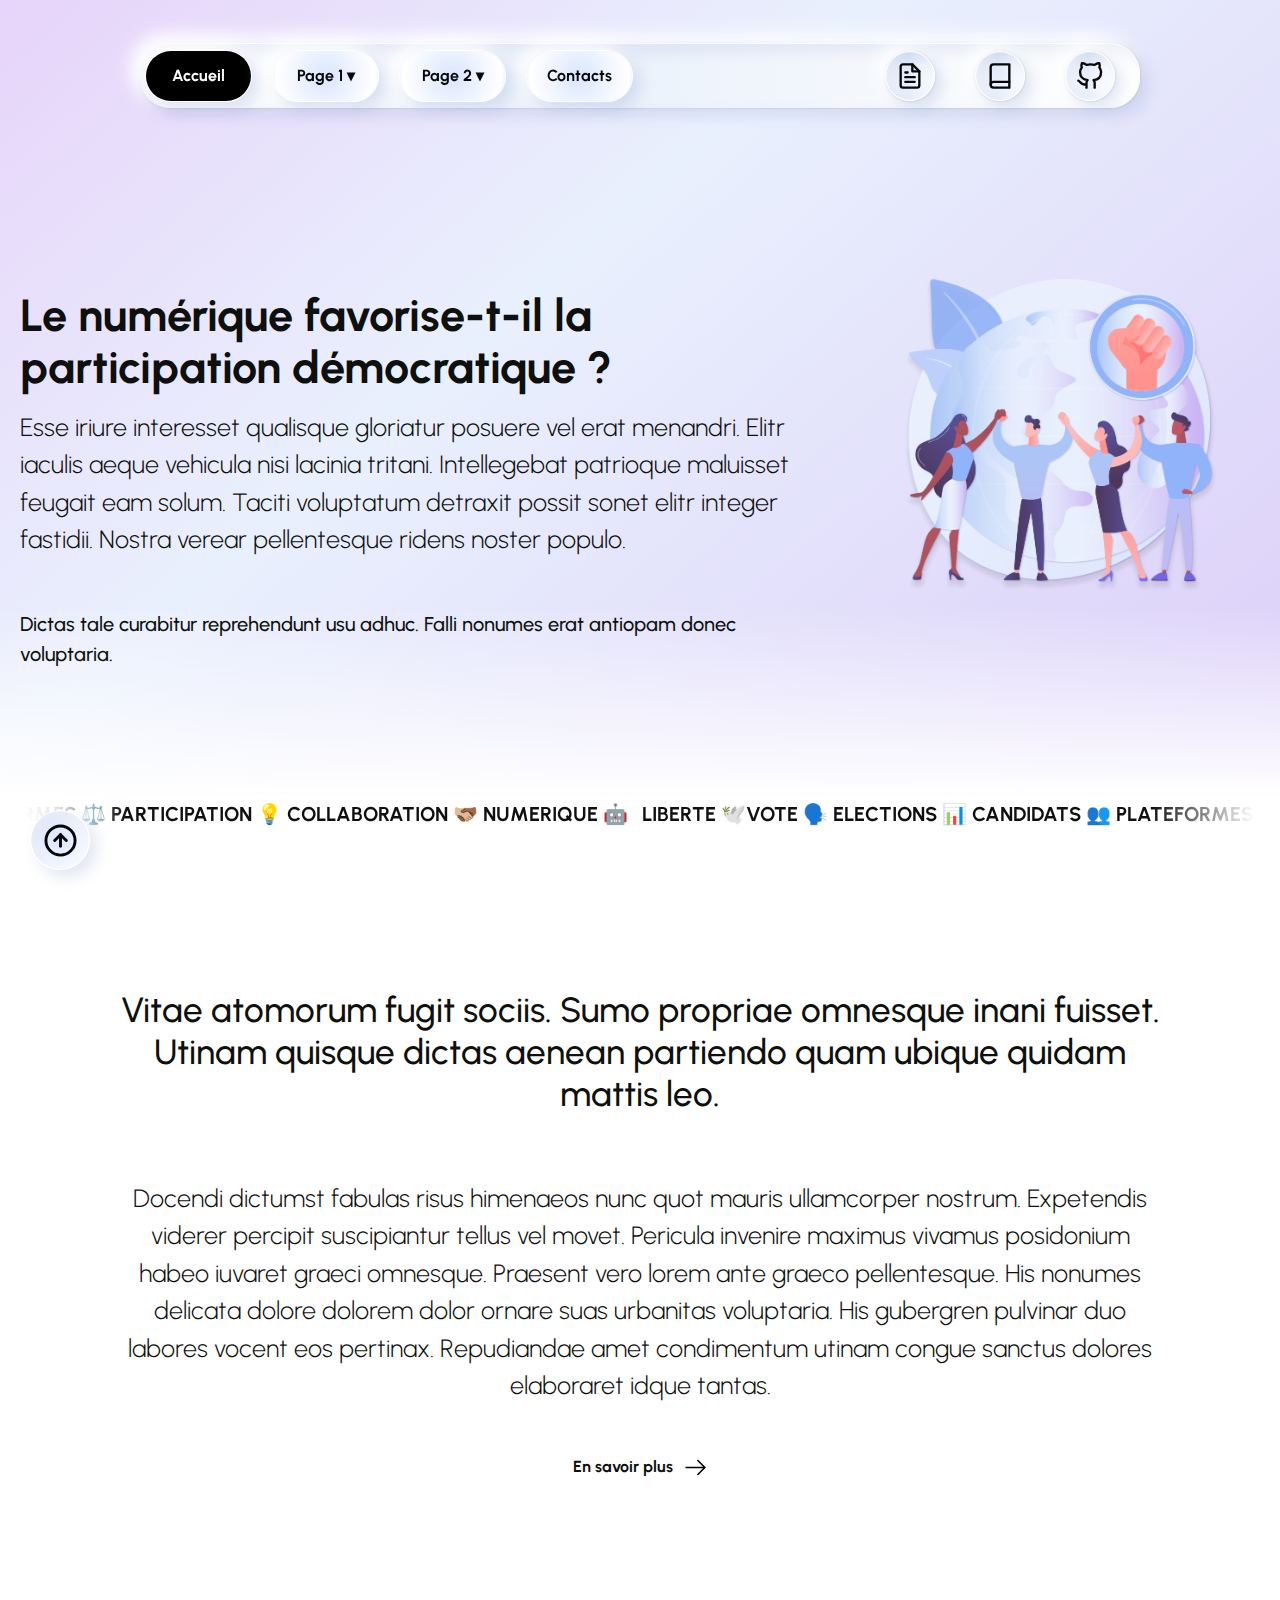
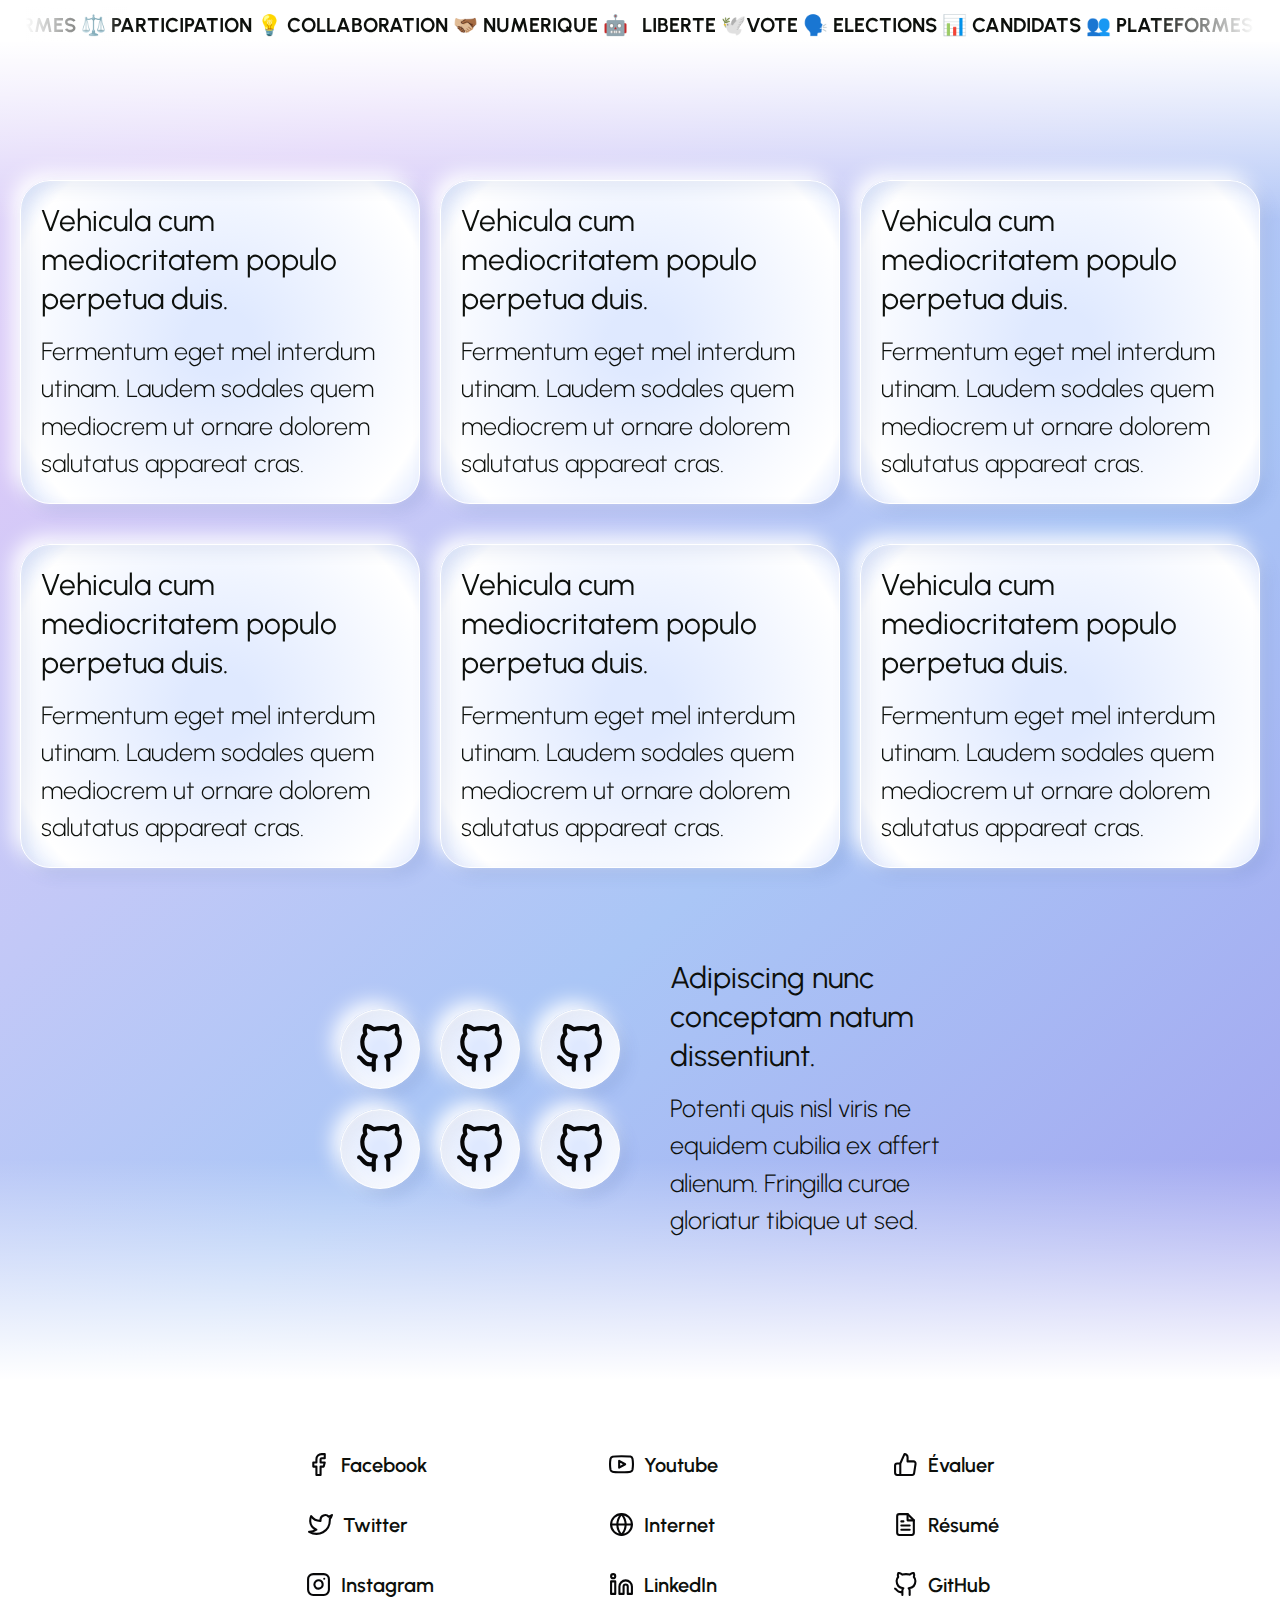
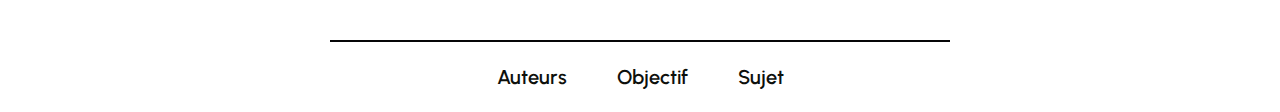
==== commit c37cde9d: "page 1" ====
--- a/index.html
+++ b/index.html
@@ -17,17 +17,17 @@
                 <div class="dropdown">
                     <a class="dropbtn" href="page-1.html">Page 1 ▾</a>
                     <div class="dropdown-content">
-                        <div><a href="#">Sub-Page</a></div>
-                        <div><a href="#">Sub-Page</a></div>
-                        <div><a href="#">Sub-Page</a></div>
+                        <div><a href="#">Part 1</a></div>
+                        <div><a href="#">Part 2</a></div>
+                        <div><a href="#">Part 3</a></div>
                     </div>
                 </div>
                 <div class="dropdown">
                     <a class="dropbtn" href="page-2.html">Page 2 ▾</a>
                     <div class="dropdown-content">
-                        <div><a href="#">Sub-Page</a></div>
-                        <div><a href="#">Sub-Page</a></div>
-                        <div><a href="#">Sub-Page</a></div>
+                        <div><a href="#">Part 1</a></div>
+                        <div><a href="#">Part 2</a></div>
+                        <div><a href="#">Part 3</a></div>
                     </div>
                 </div>
                 <div><a href="contacts.html">Contacts</a></div>
@@ -96,7 +96,7 @@
             <div class="text-section">
                 <h2>Vitae atomorum fugit sociis. Sumo propriae omnesque inani fuisset. Utinam quisque dictas aenean partiendo quam ubique quidam mattis leo.</h2>
                 <p>Docendi dictumst fabulas risus himenaeos nunc quot mauris ullamcorper nostrum. Expetendis viderer percipit suscipiantur tellus vel movet. Pericula invenire maximus vivamus posidonium habeo iuvaret graeci omnesque. Praesent vero lorem ante graeco pellentesque. His nonumes delicata dolore dolorem dolor ornare suas urbanitas voluptaria. His gubergren pulvinar duo labores vocent eos pertinax. Repudiandae amet condimentum utinam congue sanctus dolores elaboraret idque tantas.</p>
-                <p class="link">Saepe aenean lectus<img id="arrow_submit" src="assets/images/arrow_submit.svg"></p>
+                <p class="link"><a href="page-1.html">En savoir plus</a><img id="arrow_submit" src="assets/images/arrow_submit.svg"></p>
             </div>
         </article>
     </section>
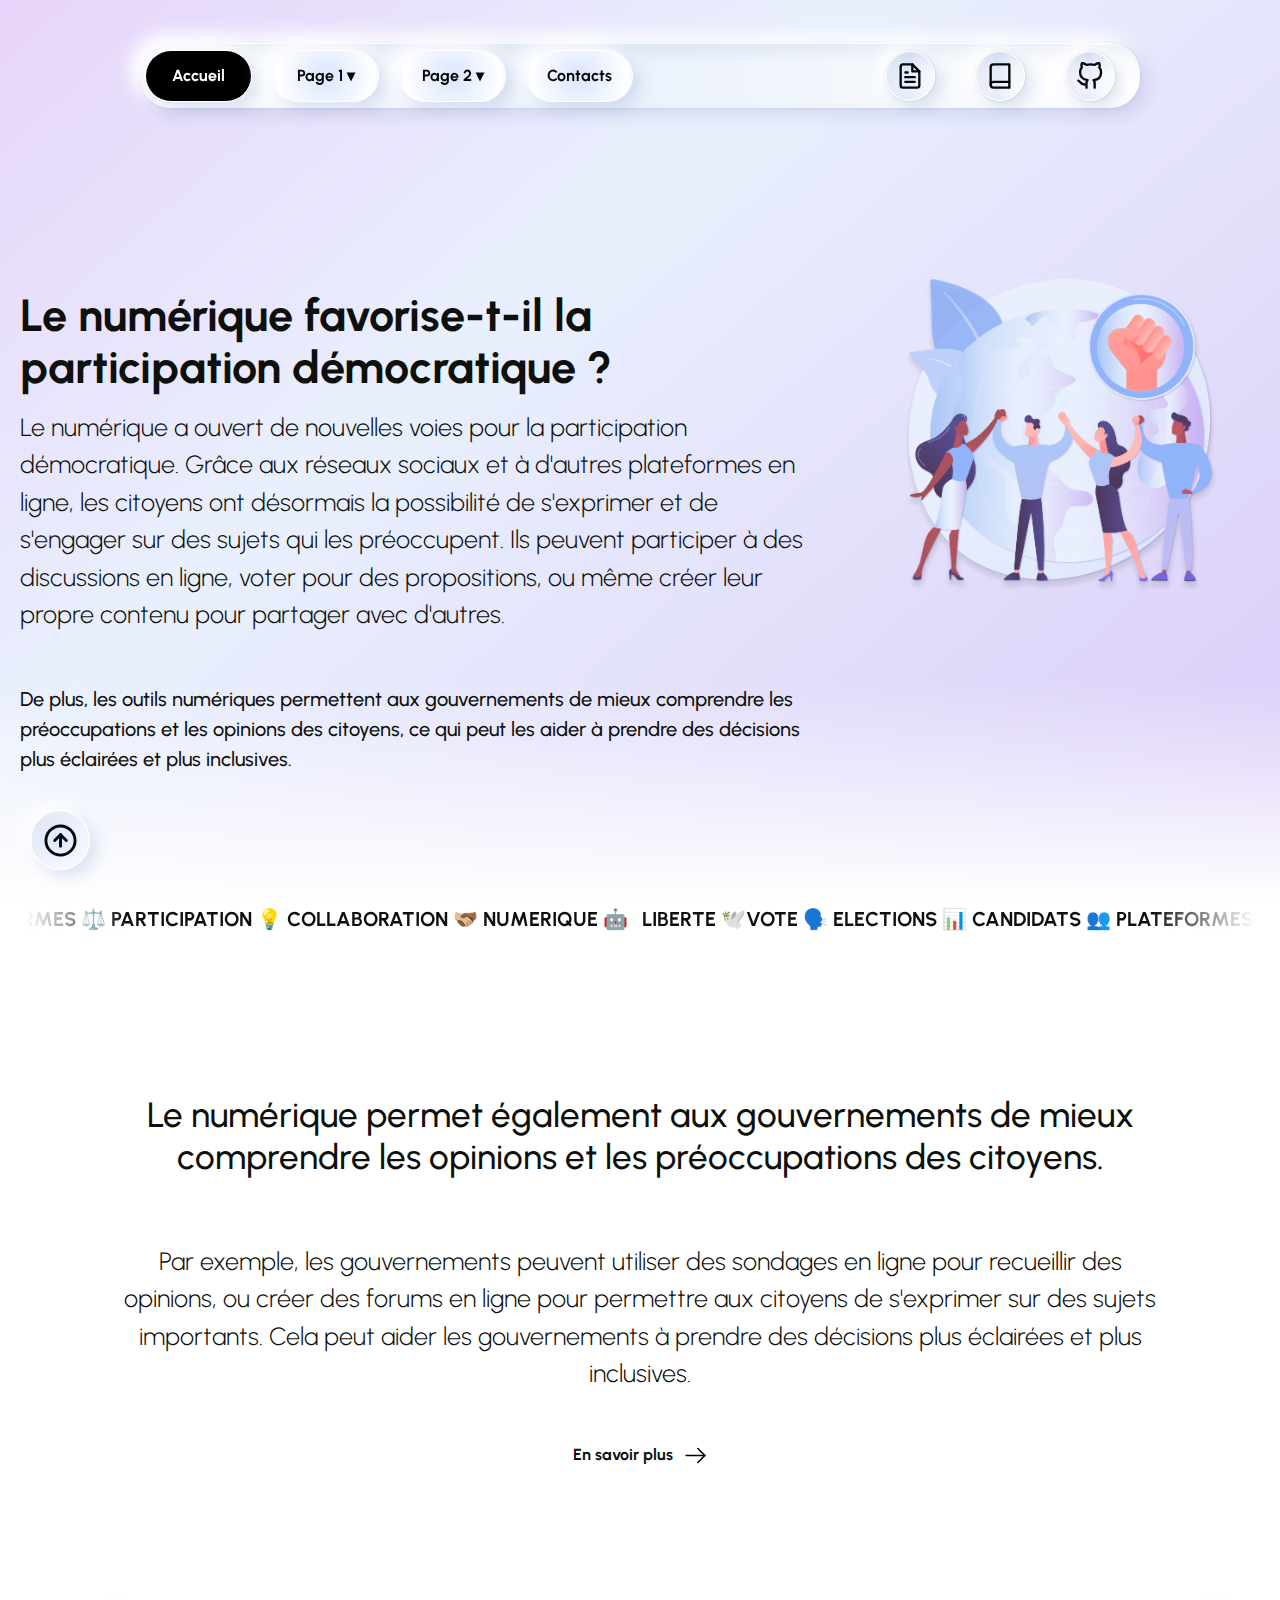
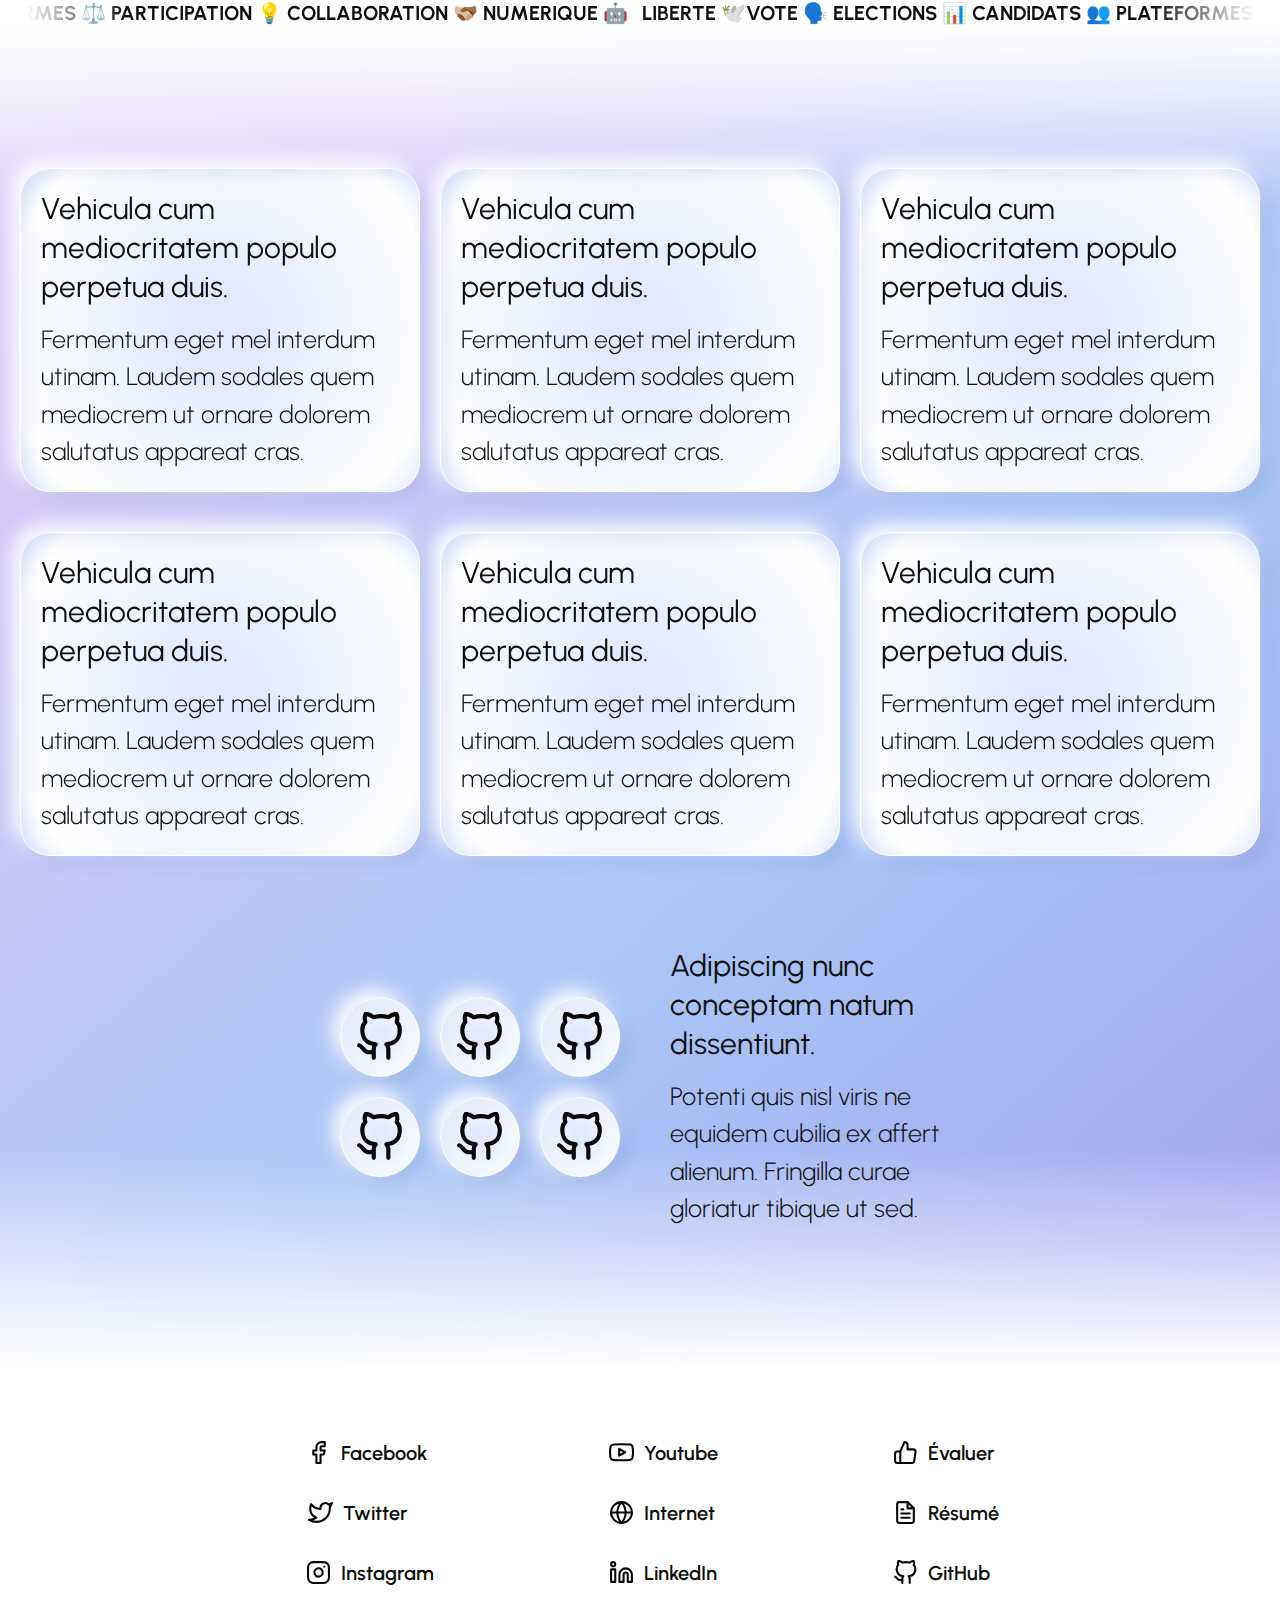
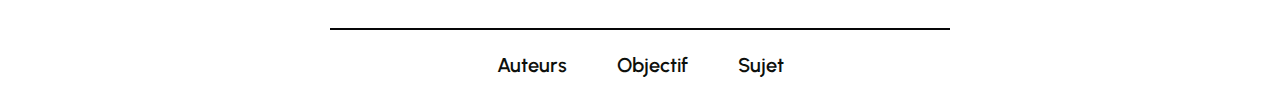
==== commit 8adf7b7c: "Final Commit" ====
--- a/index.html
+++ b/index.html
@@ -4,7 +4,8 @@
     <meta charset="UTF-8">
     <link href=assets/css/styles.css rel="stylesheet" type="text/css">
     <link href="assets/css/accueil.css" rel="stylesheet" type="text/css">
-        <link rel="icon" href="assets/images/book.svg">
+    <link rel="icon" href="assets/images/book.svg">
+<!--    <link href="assets/fonts/Urbanist.ttf" rel="stylesheet">-->
     <meta name="viewport" content="width=device-width, initial-scale=1">
     <title>Accueil</title>
 </head>
@@ -17,26 +18,32 @@
                 <div class="dropdown">
                     <a class="dropbtn" href="page-1.html">Page 1 ▾</a>
                     <div class="dropdown-content">
-                        <div><a href="#">Part 1</a></div>
-                        <div><a href="#">Part 2</a></div>
-                        <div><a href="#">Part 3</a></div>
+                        <div><a href="#">Article 1</a></div>
+                        <div><a href="#">Article 2</a></div>
+                        <div><a href="#">Article 3</a></div>
                     </div>
                 </div>
                 <div class="dropdown">
                     <a class="dropbtn" href="page-2.html">Page 2 ▾</a>
                     <div class="dropdown-content">
-                        <div><a href="#">Part 1</a></div>
-                        <div><a href="#">Part 2</a></div>
-                        <div><a href="#">Part 3</a></div>
+                        <div><a href="#">Article 1</a></div>
+                        <div><a href="#">Article 2</a></div>
+                        <div><a href="#">Article 3</a></div>
                     </div>
                 </div>
                 <div><a href="contacts.html">Contacts</a></div>
             </nav>
         </div>
         <div class="logo-bar media">
-            <div><a href="https://docs.google.com/document/d/1MMN_pLDL4u71cL7e0s4zrEpnY0S7zIq-OVhGMHRMP2M/edit?usp=sharing"><img class="logo" src="assets/images/file-text.svg" alt="logo"></a></div>
-            <div><a href="https://www.larousse.fr/dictionnaires/francais/d%C3%A9mocratie/23429"><img class="logo" src="assets/images/book.svg" alt="logo"></a></div>
-            <div><a href="https://github.com/Daniil-Hirchyts/SAE-1.6"><img class="logo" src="assets/images/github.svg" alt="logo"></a></div>
+            <div>
+                <a href="https://docs.google.com/document/d/1MMN_pLDL4u71cL7e0s4zrEpnY0S7zIq-OVhGMHRMP2M/edit?usp=sharing"><img
+                        class="logo" src="assets/images/file-text.svg" alt="logo"></a></div>
+            <div><a href="https://www.larousse.fr/dictionnaires/francais/d%C3%A9mocratie/23429"><img class="logo"
+                                                                                                     src="assets/images/book.svg"
+                                                                                                     alt="logo"></a>
+            </div>
+            <div><a href="https://github.com/Daniil-Hirchyts/SAE-1.6"><img class="logo" src="assets/images/github.svg"
+                                                                           alt="logo"></a></div>
         </div>
 
         <div class="pageTitle"><a href="index.html">Accueil</a></div>
@@ -59,8 +66,14 @@
         <article class="container">
             <div class="text-section">
                 <h1>Le numérique favorise-t-il la participation démocratique ?</h1>
-                <p>Esse iriure interesset qualisque gloriatur posuere vel erat menandri. Elitr iaculis aeque vehicula nisi lacinia tritani. Intellegebat patrioque maluisset feugait eam solum. Taciti voluptatum detraxit possit sonet elitr integer fastidii. Nostra verear pellentesque ridens noster populo.</p>
-                <p class="p2">Dictas tale curabitur reprehendunt usu adhuc. Falli nonumes erat antiopam donec voluptaria.</p>
+                <p>Le numérique a ouvert de nouvelles voies pour la participation démocratique. Grâce aux réseaux
+                    sociaux et à d'autres plateformes en ligne, les citoyens ont désormais la possibilité de s'exprimer
+                    et de s'engager sur des sujets qui les préoccupent. Ils peuvent participer à des discussions en
+                    ligne, voter pour des propositions, ou même créer leur propre contenu pour partager avec
+                    d'autres.</p>
+                <p class="p2">De plus, les outils numériques permettent aux gouvernements de mieux comprendre les
+                    préoccupations et les opinions des citoyens, ce qui peut les aider à prendre des décisions plus
+                    éclairées et plus inclusives.</p>
 
             </div>
             <div class="image-section">
@@ -69,34 +82,42 @@
         </article>
     </section>
     <section class="running">
-<!--        <span class="sep"></span>-->
+        <!--        <span class="sep"></span>-->
         <div class="grad"></div>
 
 
         <div class="container-line">
 
             <div class="scrolling">
-                LIBERTE 🕊️VOTE 🗣️ ELECTIONS 📊 CANDIDATS 👥 PLATEFORMES ⚖️ PARTICIPATION 💡 COLLABORATION 🫱🏼‍🫲🏾 NUMERIQUE 🤖
-            </div>
-            <div class="scrolling">
-                LIBERTE 🕊️VOTE 🗣️ ELECTIONS 📊 CANDIDATS 👥 PLATEFORMES ⚖️ PARTICIPATION 💡 COLLABORATION 🫱🏼‍🫲🏾 NUMERIQUE 🤖
-            </div>
-            <div class="scrolling">
-                LIBERTE 🕊️VOTE 🗣️ ELECTIONS 📊 CANDIDATS 👥 PLATEFORMES ⚖️ PARTICIPATION 💡 COLLABORATION 🫱🏼‍🫲🏾 NUMERIQUE 🤖
-            </div>
-            <div class="scrolling">
-                LIBERTE 🕊️VOTE 🗣️ ELECTIONS 📊 CANDIDATS 👥 PLATEFORMES ⚖️ PARTICIPATION 💡 COLLABORATION 🫱🏼‍🫲🏾 NUMERIQUE 🤖
+                LIBERTE 🕊️VOTE 🗣️ ELECTIONS 📊 CANDIDATS 👥 PLATEFORMES ⚖️ PARTICIPATION 💡 COLLABORATION 🫱🏼‍🫲🏾 NUMERIQUE
+                🤖
+            </div>
+            <div class="scrolling">
+                LIBERTE 🕊️VOTE 🗣️ ELECTIONS 📊 CANDIDATS 👥 PLATEFORMES ⚖️ PARTICIPATION 💡 COLLABORATION 🫱🏼‍🫲🏾 NUMERIQUE
+                🤖
+            </div>
+            <div class="scrolling">
+                LIBERTE 🕊️VOTE 🗣️ ELECTIONS 📊 CANDIDATS 👥 PLATEFORMES ⚖️ PARTICIPATION 💡 COLLABORATION 🫱🏼‍🫲🏾 NUMERIQUE
+                🤖
+            </div>
+            <div class="scrolling">
+                LIBERTE 🕊️VOTE 🗣️ ELECTIONS 📊 CANDIDATS 👥 PLATEFORMES ⚖️ PARTICIPATION 💡 COLLABORATION 🫱🏼‍🫲🏾 NUMERIQUE
+                🤖
             </div>
             <!-- … -->
         </div>
-<!--        <span class="sep"></span>-->
+        <!--        <span class="sep"></span>-->
     </section>
     <section id="boxes-t" class="boxes">
         <article class="container">
             <div class="text-section">
-                <h2>Vitae atomorum fugit sociis. Sumo propriae omnesque inani fuisset. Utinam quisque dictas aenean partiendo quam ubique quidam mattis leo.</h2>
-                <p>Docendi dictumst fabulas risus himenaeos nunc quot mauris ullamcorper nostrum. Expetendis viderer percipit suscipiantur tellus vel movet. Pericula invenire maximus vivamus posidonium habeo iuvaret graeci omnesque. Praesent vero lorem ante graeco pellentesque. His nonumes delicata dolore dolorem dolor ornare suas urbanitas voluptaria. His gubergren pulvinar duo labores vocent eos pertinax. Repudiandae amet condimentum utinam congue sanctus dolores elaboraret idque tantas.</p>
-                <p class="link"><a href="page-1.html">En savoir plus</a><img id="arrow_submit" src="assets/images/arrow_submit.svg"></p>
+                <h2>Le numérique permet également aux gouvernements de mieux comprendre les opinions et les
+                    préoccupations des citoyens.</h2>
+                <p>Par exemple, les gouvernements peuvent utiliser des sondages en ligne pour recueillir des opinions,
+                    ou créer des forums en ligne pour permettre aux citoyens de s'exprimer sur des sujets importants.
+                    Cela peut aider les gouvernements à prendre des décisions plus éclairées et plus inclusives.</p>
+                <p class="link"><a href="page-1.html">En savoir plus</a><img id="arrow_submit" alt="arr"
+                                                                             src="assets/images/arrow_submit.svg"></p>
             </div>
         </article>
     </section>
@@ -107,20 +128,24 @@
         <div class="container-line">
 
             <div class="scrolling-i">
-                        LIBERTE 🕊️VOTE 🗣️ ELECTIONS 📊 CANDIDATS 👥 PLATEFORMES ⚖️ PARTICIPATION 💡 COLLABORATION 🫱🏼‍🫲🏾 NUMERIQUE 🤖
-                    </div>
-                    <div class="scrolling-i">
-                        LIBERTE 🕊️VOTE 🗣️ ELECTIONS 📊 CANDIDATS 👥 PLATEFORMES ⚖️ PARTICIPATION 💡 COLLABORATION 🫱🏼‍🫲🏾 NUMERIQUE 🤖
-                    </div>
-                    <div class="scrolling-i">
-                        LIBERTE 🕊️VOTE 🗣️ ELECTIONS 📊 CANDIDATS 👥 PLATEFORMES ⚖️ PARTICIPATION 💡 COLLABORATION 🫱🏼‍🫲🏾 NUMERIQUE 🤖
-                    </div>
-                    <div class="scrolling-i">
-                        LIBERTE 🕊️VOTE 🗣️ ELECTIONS 📊 CANDIDATS 👥 PLATEFORMES ⚖️ PARTICIPATION 💡 COLLABORATION 🫱🏼‍🫲🏾 NUMERIQUE 🤖
-                    </div>
-
-                    <!-- … -->
-                </div>
+                LIBERTE 🕊️VOTE 🗣️ ELECTIONS 📊 CANDIDATS 👥 PLATEFORMES ⚖️ PARTICIPATION 💡 COLLABORATION 🫱🏼‍🫲🏾 NUMERIQUE
+                🤖
+            </div>
+            <div class="scrolling-i">
+                LIBERTE 🕊️VOTE 🗣️ ELECTIONS 📊 CANDIDATS 👥 PLATEFORMES ⚖️ PARTICIPATION 💡 COLLABORATION 🫱🏼‍🫲🏾 NUMERIQUE
+                🤖
+            </div>
+            <div class="scrolling-i">
+                LIBERTE 🕊️VOTE 🗣️ ELECTIONS 📊 CANDIDATS 👥 PLATEFORMES ⚖️ PARTICIPATION 💡 COLLABORATION 🫱🏼‍🫲🏾 NUMERIQUE
+                🤖
+            </div>
+            <div class="scrolling-i">
+                LIBERTE 🕊️VOTE 🗣️ ELECTIONS 📊 CANDIDATS 👥 PLATEFORMES ⚖️ PARTICIPATION 💡 COLLABORATION 🫱🏼‍🫲🏾 NUMERIQUE
+                🤖
+            </div>
+
+            <!-- … -->
+        </div>
         <!--        <span class="sep"></span>-->
     </section>
     <section id="boxes-t2" class="boxes">
@@ -128,29 +153,35 @@
             <div class="boxes-section">
                 <div class="box">
                     <h3>Vehicula cum mediocritatem populo perpetua duis.</h3>
-                    <p>Fermentum eget mel interdum utinam. Laudem sodales quem mediocrem ut ornare dolorem salutatus appareat cras.</p>
-                </div>
-                <div class="box">
-                    <h3>Vehicula cum mediocritatem populo perpetua duis.</h3>
-                    <p>Fermentum eget mel interdum utinam. Laudem sodales quem mediocrem ut ornare dolorem salutatus appareat cras.</p>
-                </div>
-                <div class="box">
-                    <h3>Vehicula cum mediocritatem populo perpetua duis.</h3>
-                    <p>Fermentum eget mel interdum utinam. Laudem sodales quem mediocrem ut ornare dolorem salutatus appareat cras.</p>
+                    <p>Fermentum eget mel interdum utinam. Laudem sodales quem mediocrem ut ornare dolorem salutatus
+                        appareat cras.</p>
+                </div>
+                <div class="box">
+                    <h3>Vehicula cum mediocritatem populo perpetua duis.</h3>
+                    <p>Fermentum eget mel interdum utinam. Laudem sodales quem mediocrem ut ornare dolorem salutatus
+                        appareat cras.</p>
+                </div>
+                <div class="box">
+                    <h3>Vehicula cum mediocritatem populo perpetua duis.</h3>
+                    <p>Fermentum eget mel interdum utinam. Laudem sodales quem mediocrem ut ornare dolorem salutatus
+                        appareat cras.</p>
                 </div>
             </div>
             <div class="boxes-section">
                 <div class="box">
                     <h3>Vehicula cum mediocritatem populo perpetua duis.</h3>
-                    <p>Fermentum eget mel interdum utinam. Laudem sodales quem mediocrem ut ornare dolorem salutatus appareat cras.</p>
-                </div>
-                <div class="box">
-                    <h3>Vehicula cum mediocritatem populo perpetua duis.</h3>
-                    <p>Fermentum eget mel interdum utinam. Laudem sodales quem mediocrem ut ornare dolorem salutatus appareat cras.</p>
-                </div>
-                <div class="box">
-                    <h3>Vehicula cum mediocritatem populo perpetua duis.</h3>
-                    <p>Fermentum eget mel interdum utinam. Laudem sodales quem mediocrem ut ornare dolorem salutatus appareat cras.</p>
+                    <p>Fermentum eget mel interdum utinam. Laudem sodales quem mediocrem ut ornare dolorem salutatus
+                        appareat cras.</p>
+                </div>
+                <div class="box">
+                    <h3>Vehicula cum mediocritatem populo perpetua duis.</h3>
+                    <p>Fermentum eget mel interdum utinam. Laudem sodales quem mediocrem ut ornare dolorem salutatus
+                        appareat cras.</p>
+                </div>
+                <div class="box">
+                    <h3>Vehicula cum mediocritatem populo perpetua duis.</h3>
+                    <p>Fermentum eget mel interdum utinam. Laudem sodales quem mediocrem ut ornare dolorem salutatus
+                        appareat cras.</p>
                 </div>
             </div>
         </article>
@@ -172,7 +203,8 @@
             </div>
             <div class="text">
                 <h3>Adipiscing nunc conceptam natum dissentiunt.</h3>
-                <p>Potenti quis nisl viris ne equidem cubilia ex affert alienum. Fringilla curae gloriatur tibique ut sed.</p>
+                <p>Potenti quis nisl viris ne equidem cubilia ex affert alienum. Fringilla curae gloriatur tibique ut
+                    sed.</p>
             </div>
         </article>
     </section>
@@ -195,8 +227,10 @@
                     </div>
                     <div class="link-box">
                         <a href="#debut"><img src="assets/images/thumbs-up.svg" alt="logo">Évaluer</a>
-                        <a href="https://docs.google.com/document/d/1MMN_pLDL4u71cL7e0s4zrEpnY0S7zIq-OVhGMHRMP2M/edit?usp=sharing"><img src="assets/images/file-text.svg" alt="logo">Résumé</a>
-                        <a href="https://github.com/Daniil-Hirchyts/SAE-1.6"><img src="assets/images/github.svg" alt="logo">GitHub</a>
+                        <a href="https://docs.google.com/document/d/1MMN_pLDL4u71cL7e0s4zrEpnY0S7zIq-OVhGMHRMP2M/edit?usp=sharing"><img
+                                src="assets/images/file-text.svg" alt="logo">Résumé</a>
+                        <a href="https://github.com/Daniil-Hirchyts/SAE-1.6"><img src="assets/images/github.svg"
+                                                                                  alt="logo">GitHub</a>
                     </div>
                 </div>
             </div>
